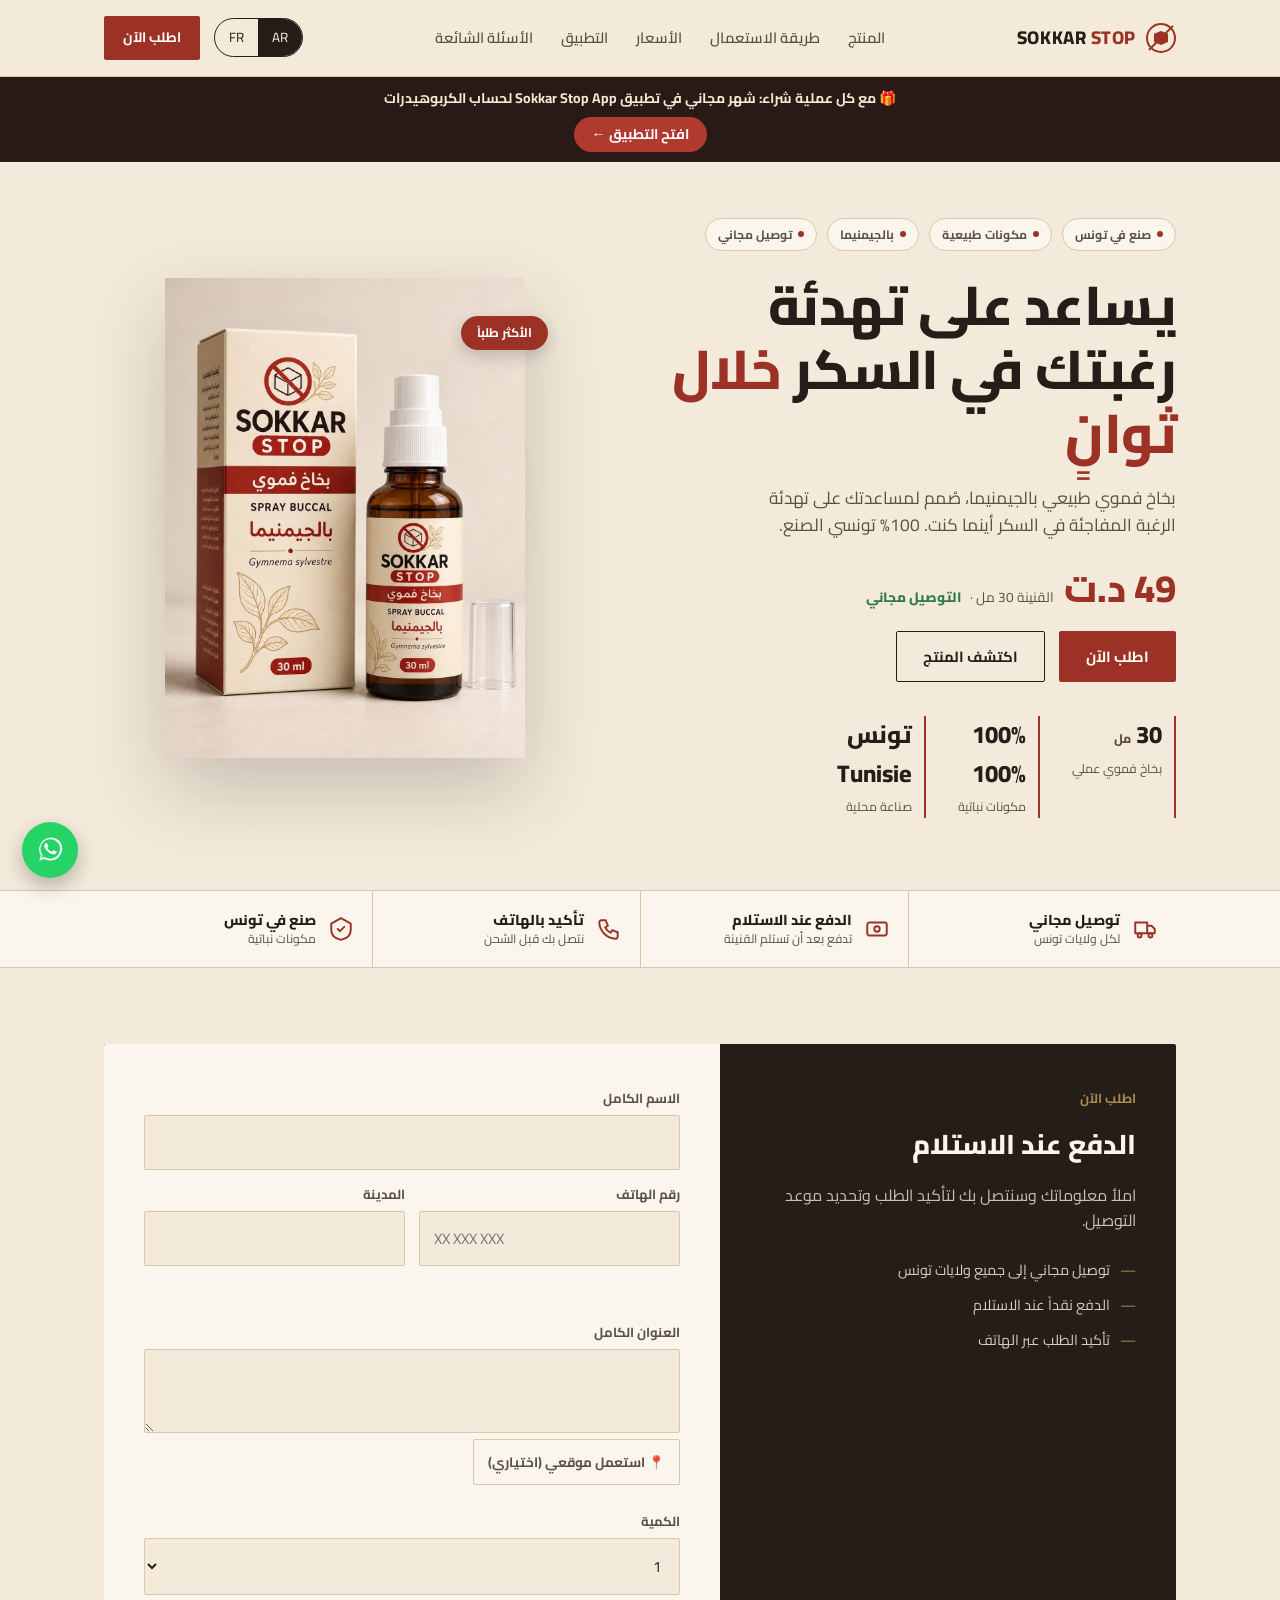
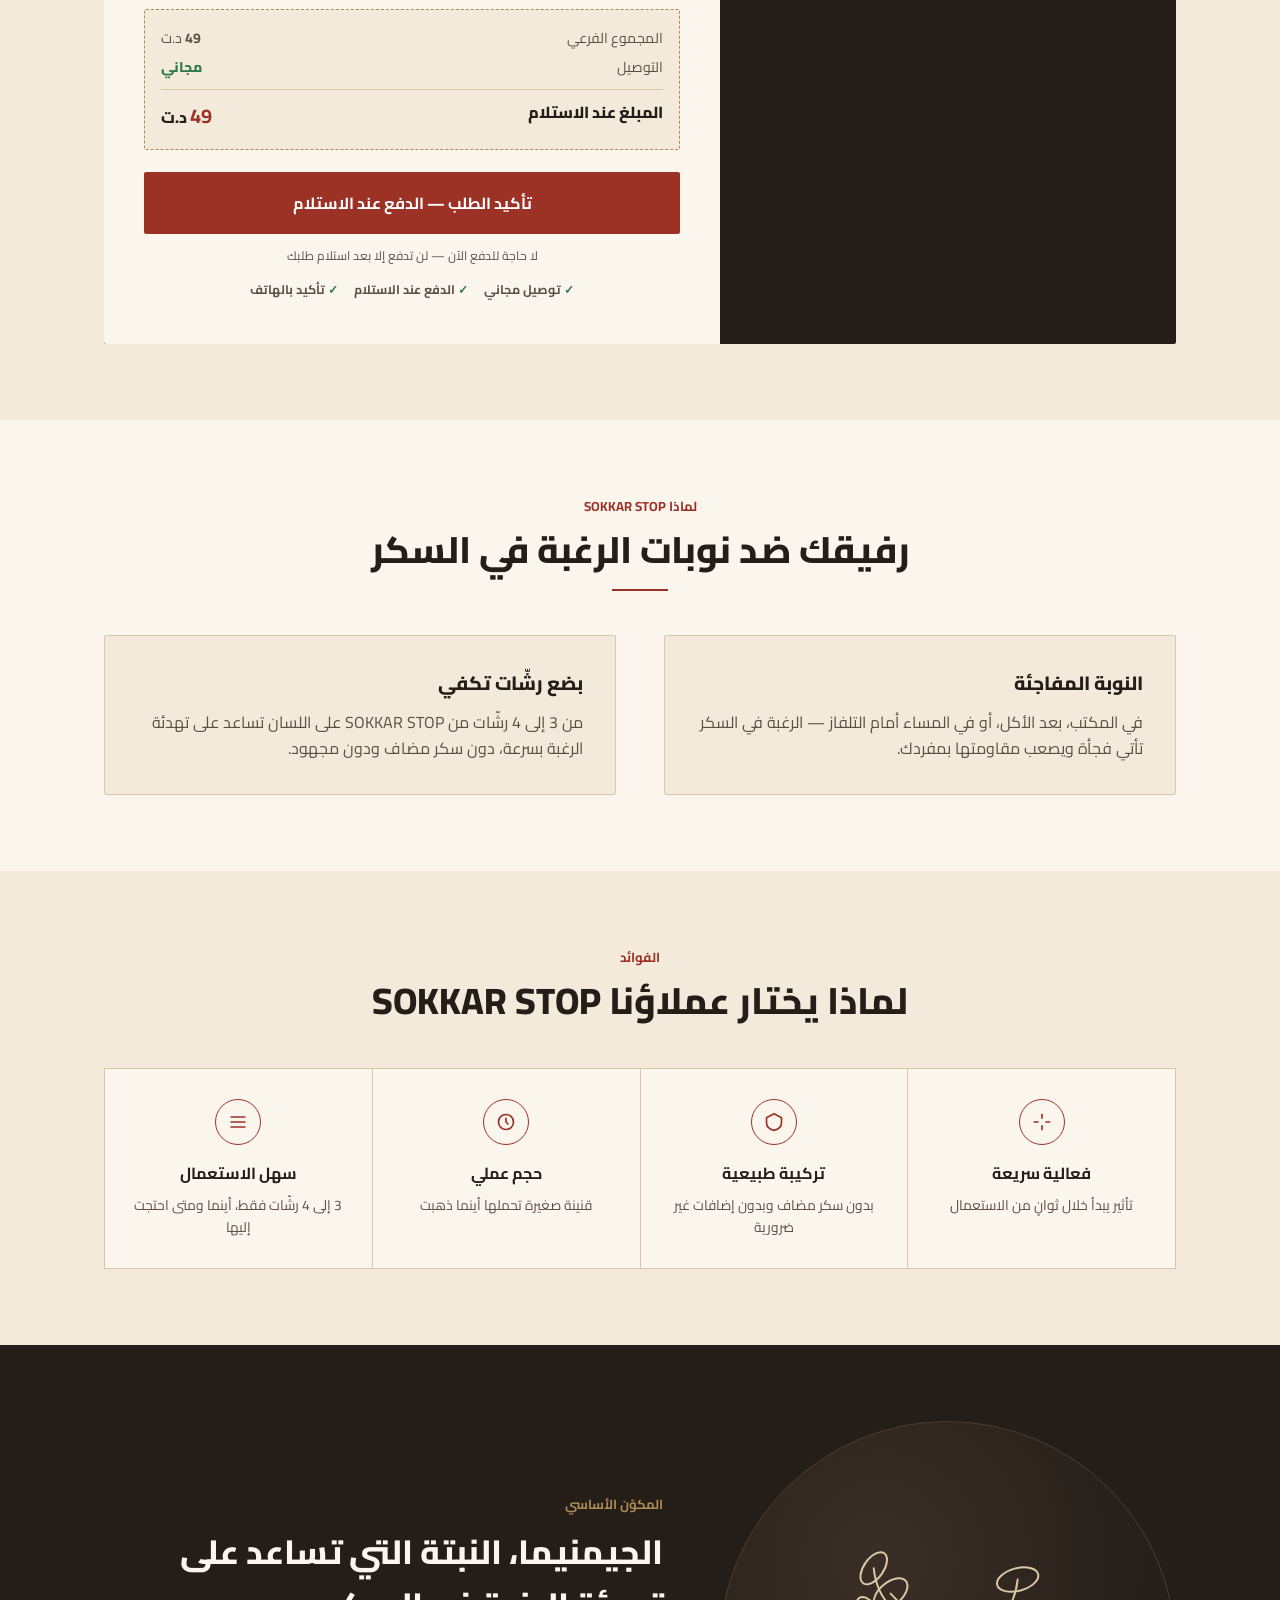
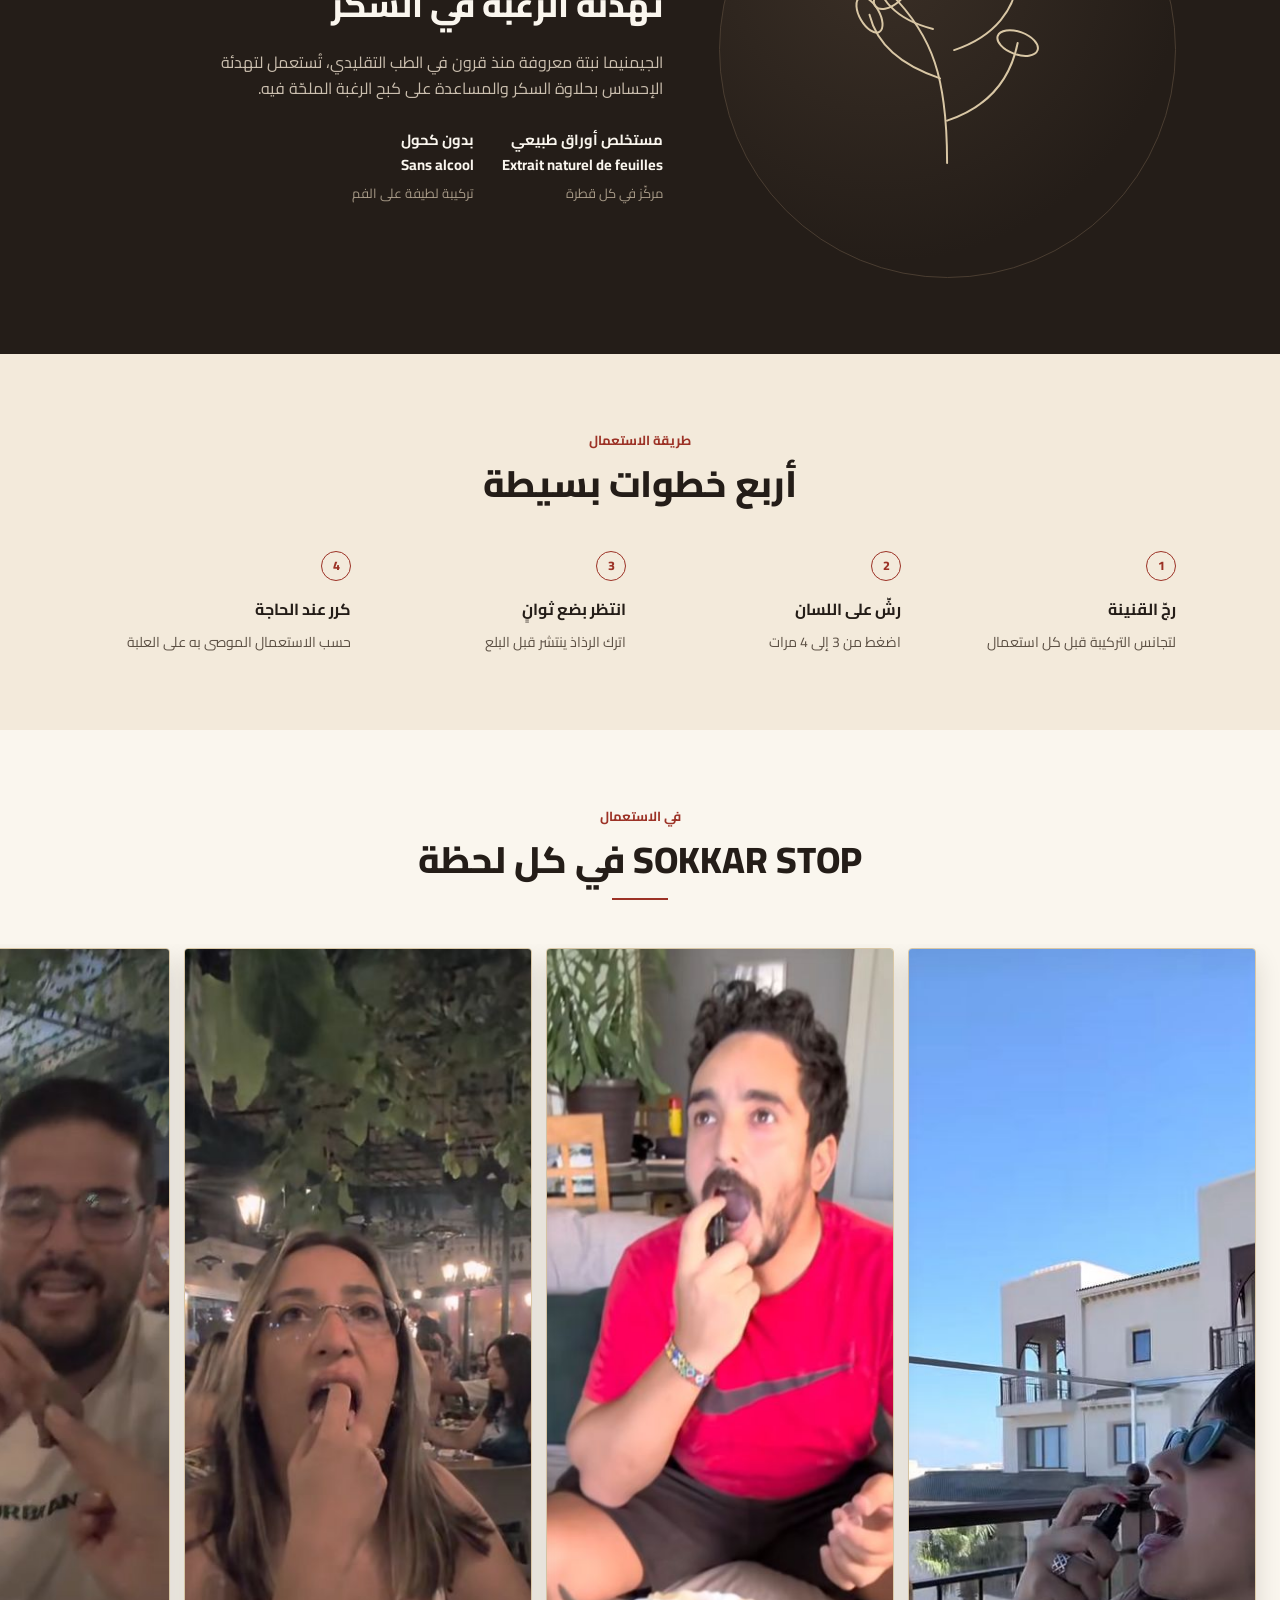
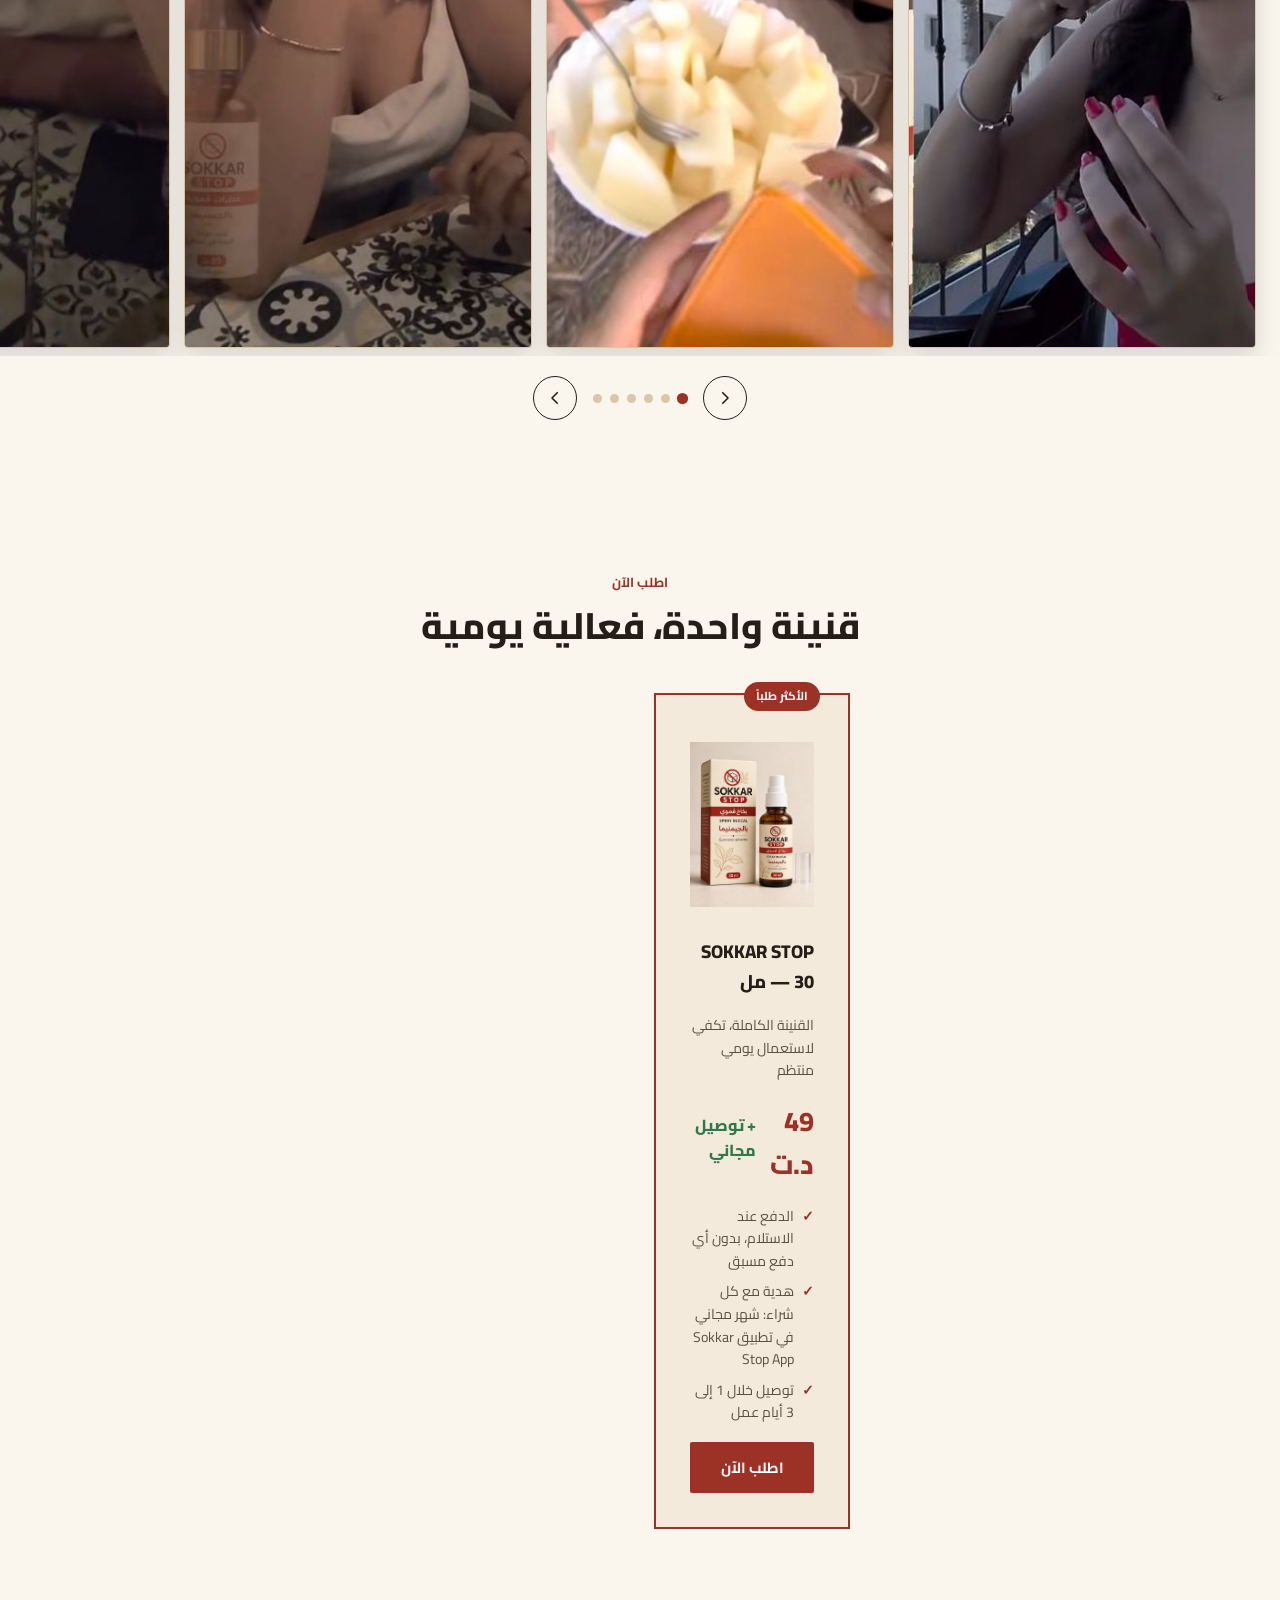
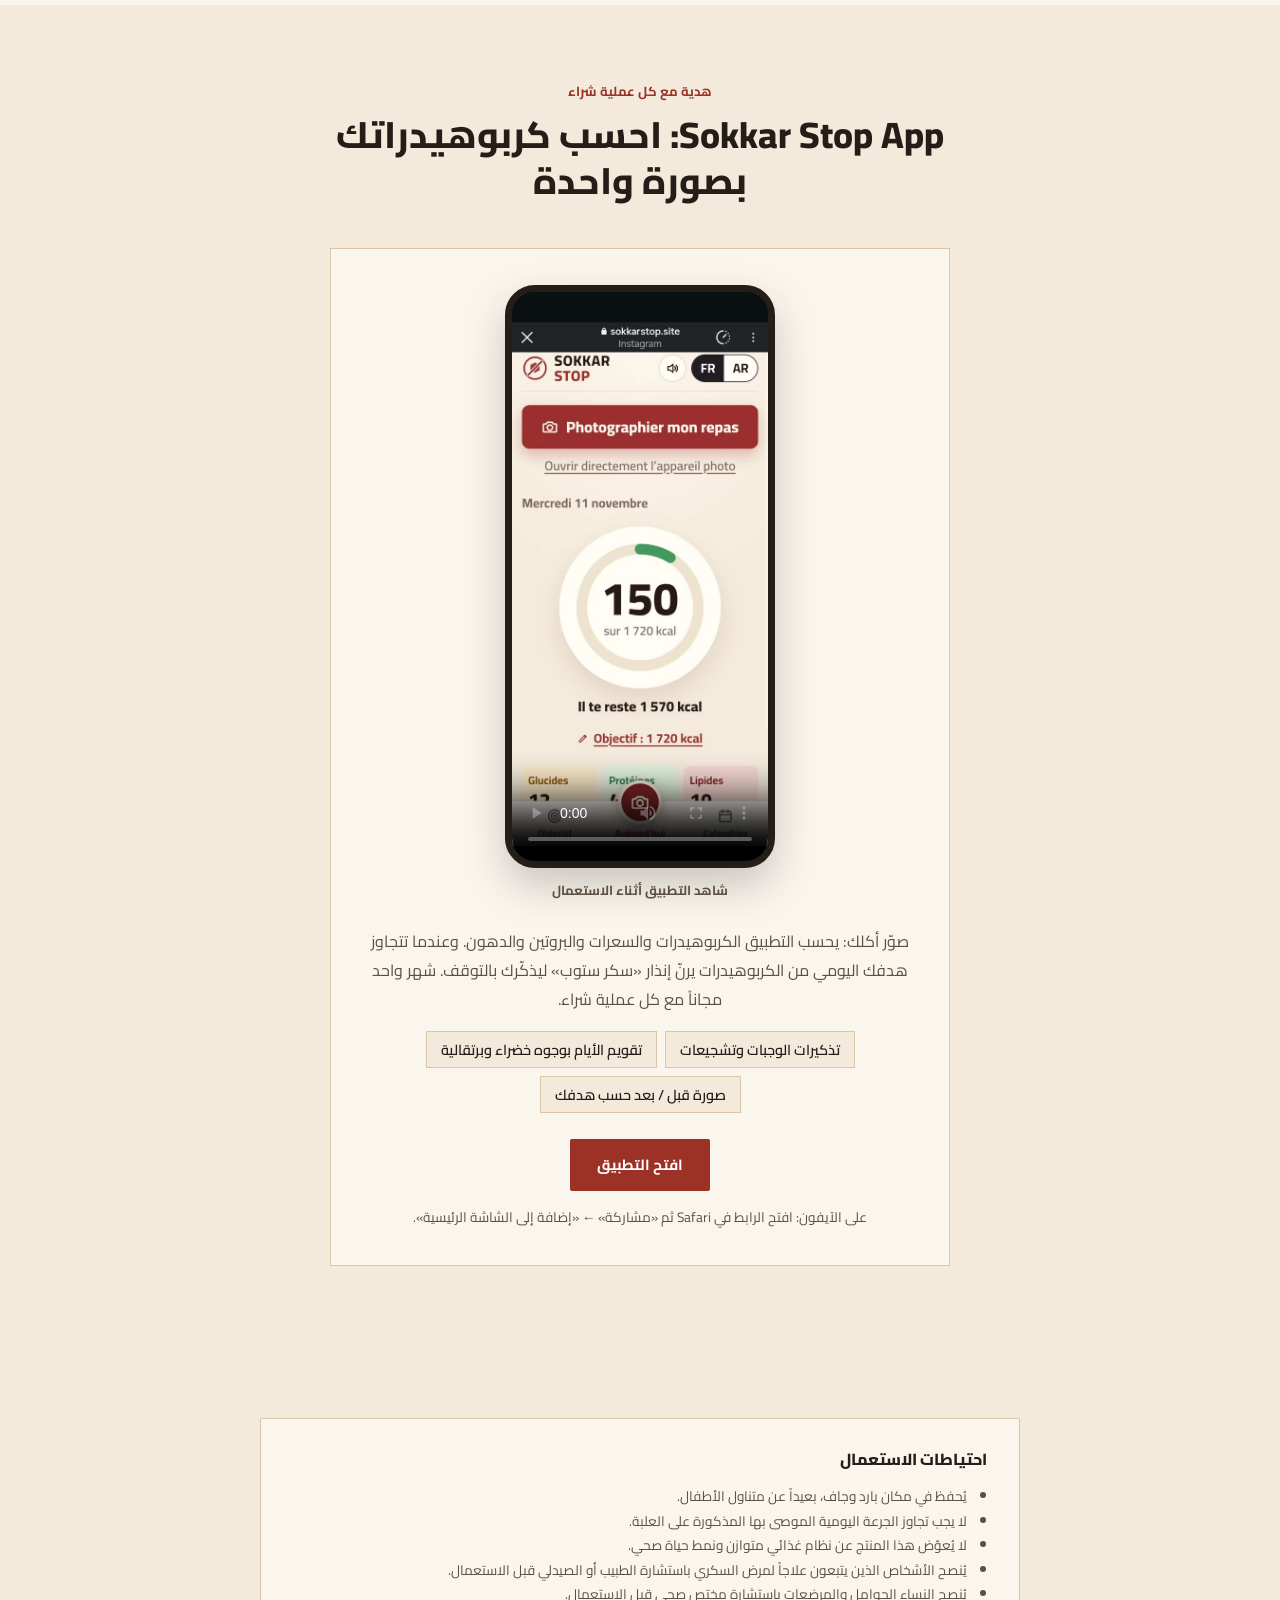
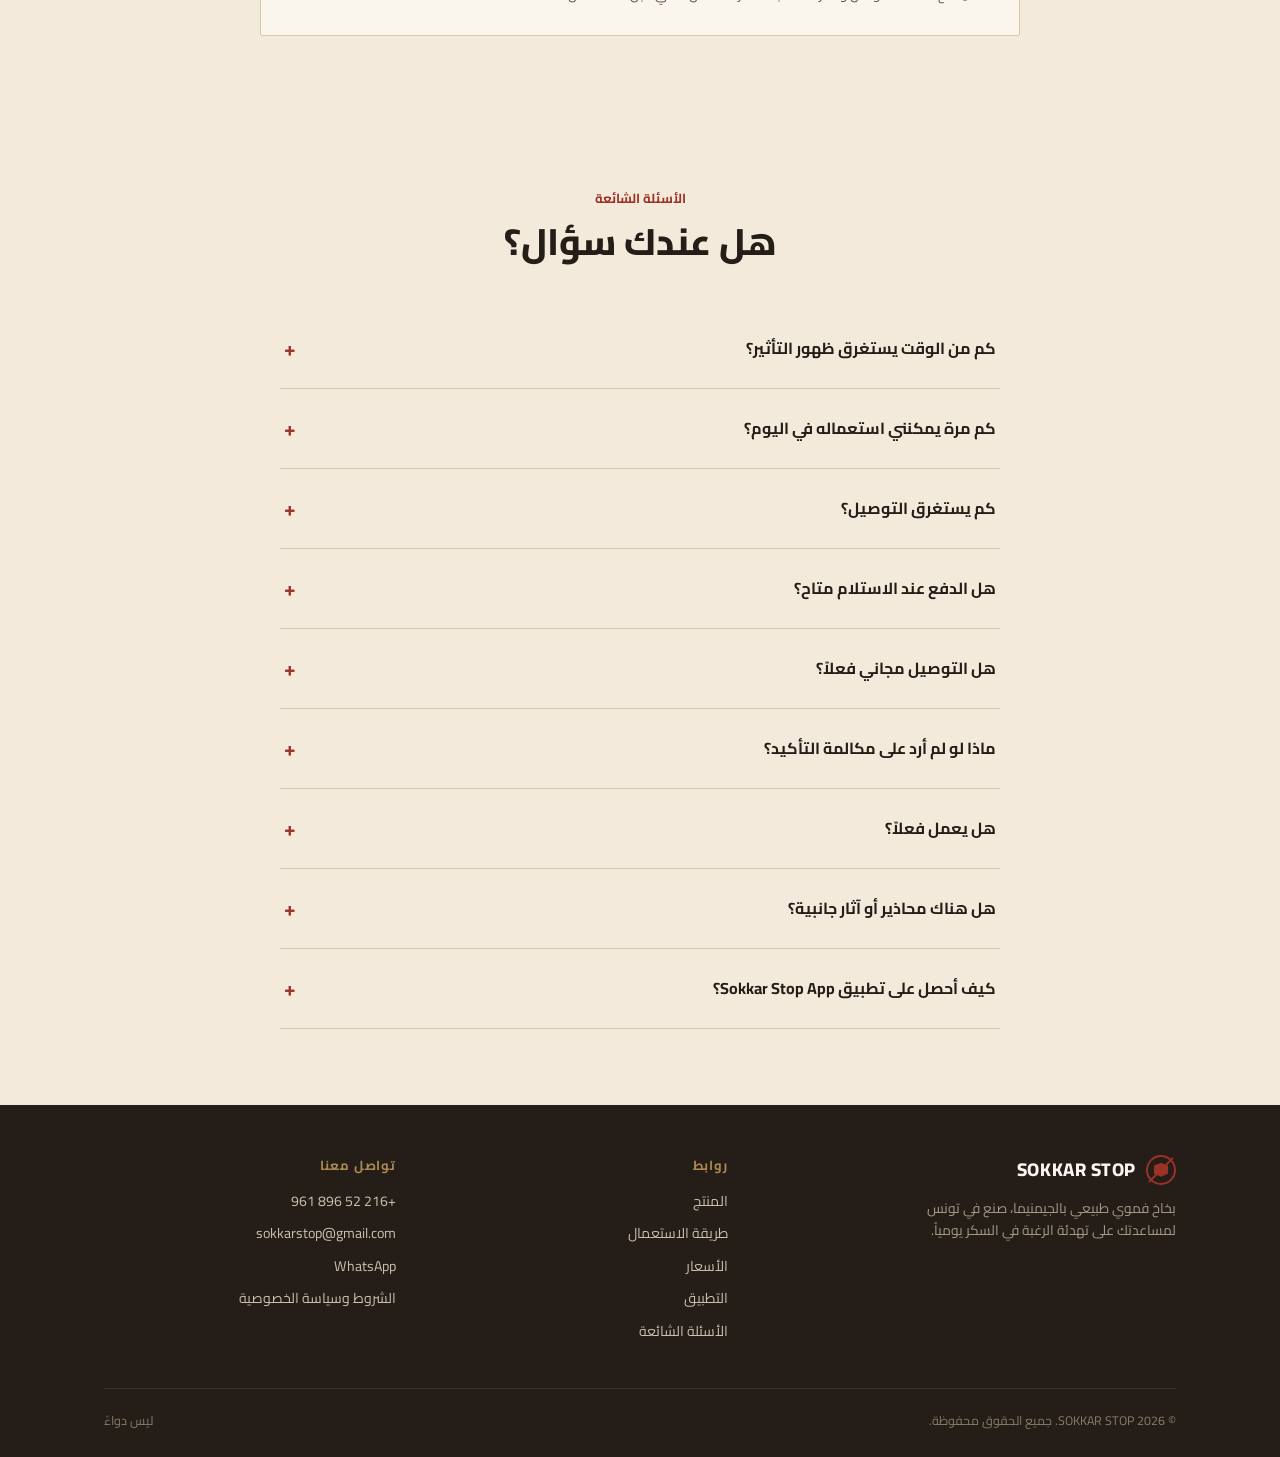
==== index.html @ 3eda83a9 "Add files via upload" ====
<!DOCTYPE html>
<html lang="ar" dir="rtl">
<head>
<meta charset="UTF-8">
<meta name="viewport" content="width=device-width, initial-scale=1.0">
<meta name="facebook-domain-verification" content="4lnlqoocfcegtck43qpfktruxikinq" />
<title>SOKKAR STOP — بخاخ فموي بالجيمنيما</title>
<meta name="description" content="SOKKAR STOP — بخاخ فموي طبيعي بالجيمنيما، مصنوع في تونس، يساعد على تهدئة الرغبة في السكر. توصيل مجاني والدفع عند الاستلام.">
<meta name="theme-color" content="#9C3226">
<meta property="og:type" content="website">
<meta property="og:title" content="SOKKAR STOP — بخاخ فموي بالجيمنيما">
<meta property="og:description" content="Spray buccal au Gymnema, fabriqué en Tunisie. Livraison gratuite, paiement à la réception.">
<meta property="og:image" content="https://sokkarstop.site/product-30ml.jpg">
<meta property="og:url" content="https://sokkarstop.site/">
<link rel="preconnect" href="https://fonts.googleapis.com">
<link rel="preconnect" href="https://fonts.gstatic.com" crossorigin>
<link href="https://fonts.googleapis.com/css2?family=Cairo:wght@300;400;500;600;700;800;900&display=swap" rel="stylesheet">
<style>
  :root{
    --cream:#F3EADB;
    --cream-soft:#FAF6EE;
    --cream-dark:#E7D9BE;
    --terracotta:#9C3226;
    --terracotta-dark:#7A2620;
    --ink:#241D18;
    --ink-soft:#5C5044;
    --gold:#AD8A52;
    --line:#D9C7A5;
    --radius:2px;
    --maxw:1120px;
  }

  *{box-sizing:border-box;}
  html{scroll-behavior:smooth;}
  html,body{margin:0;padding:0;}
  body{
    font-family:'Cairo',sans-serif;
    background:var(--cream);
    color:var(--ink);
    line-height:1.6;
    -webkit-font-smoothing:antialiased;
  }
  html[dir="ltr"] body{ letter-spacing:0.01em; }

  .appli-box{max-width:620px;margin:0 auto;text-align:center;background:var(--cream-soft);border:1px solid var(--line);padding:36px 28px}
  .appli-txt{margin:0 0 18px;color:var(--ink-soft);line-height:1.8}
  .appli-list{list-style:none;margin:0 0 26px;padding:0;display:flex;flex-wrap:wrap;gap:8px;justify-content:center}
  .appli-list li{padding:6px 14px;border:1px solid var(--line);background:var(--cream);font-weight:600;font-size:.9rem}
  .appbar{display:block;background:#2a1a17;color:#f5e9d0;text-align:center;padding:10px 16px;font-weight:700;font-size:14px;text-decoration:none;line-height:1.6}
  .appbar b{display:block;width:max-content;max-width:100%;background:#b03a2e;color:#fff;border-radius:999px;padding:6px 18px;margin:8px auto 0;white-space:nowrap}
  .appli-btn{display:inline-block;text-align:center}
  .appli-note{margin:16px 0 0;font-size:.85rem;color:var(--ink-soft)}
  img{max-width:100%;display:block;}
  a{color:inherit;}
  button{font-family:inherit;cursor:pointer;}

  .wrap{max-width:var(--maxw);margin:0 auto;padding:0 24px;}

  /* ---------- header ---------- */
  header{
    position:sticky;top:0;z-index:50;
    background:rgba(243,234,218,0.92);
    backdrop-filter:blur(8px);
    border-bottom:1px solid var(--line);
  }
  .header-inner{
    display:flex;align-items:center;justify-content:space-between;
    padding:16px 24px;max-width:var(--maxw);margin:0 auto;
    gap:16px;
  }
  .logo{
    display:flex;align-items:center;gap:10px;
    font-weight:800;font-size:1.15rem;letter-spacing:0.03em;
    color:var(--ink);text-decoration:none;
  }
  .logo .mark{
    width:30px;height:30px;border-radius:50%;
    border:2px solid var(--terracotta);
    display:flex;align-items:center;justify-content:center;
    position:relative;flex-shrink:0;
  }
  .logo .mark::before{
    content:"";width:14px;height:14px;
    background:var(--terracotta);
    clip-path:polygon(0% 20%,50% 0%,100% 20%,100% 80%,50% 100%,0% 80%);
  }
  .logo .mark::after{
    content:"";position:absolute;width:130%;height:2px;
    background:var(--terracotta);transform:rotate(-45deg);
  }
  .logo .stop{color:var(--terracotta);}

  nav.primary{display:flex;gap:28px;align-items:center;}
  nav.primary a{
    text-decoration:none;color:var(--ink-soft);font-weight:600;font-size:0.92rem;
    transition:color .15s;
  }
  nav.primary a:hover{color:var(--terracotta);}
  .header-actions{display:flex;align-items:center;gap:14px;}

  .lang-toggle{
    display:flex;border:1px solid var(--ink);border-radius:20px;overflow:hidden;
    font-size:0.75rem;font-weight:700;
  }
  .lang-toggle button{
    border:none;background:transparent;padding:6px 14px;color:var(--ink);
    transition:background .15s,color .15s;
  }
  .lang-toggle button.active{background:var(--ink);color:var(--cream-soft);}

  .btn{
    display:inline-flex;align-items:center;justify-content:center;gap:8px;
    padding:13px 26px;border-radius:2px;font-weight:700;font-size:0.92rem;
    text-decoration:none;border:1px solid transparent;transition:transform .15s,background .15s,color .15s;
  }
  .btn-primary{background:var(--terracotta);color:#fff;}
  .btn-primary:hover{background:var(--terracotta-dark);}
  .btn-outline{background:transparent;border-color:var(--ink);color:var(--ink);}
  .btn-outline:hover{background:var(--ink);color:var(--cream);}
  .header-actions .btn{padding:10px 18px;font-size:0.85rem;}

  .menu-toggle{display:none;background:none;border:none;font-size:1.6rem;color:var(--ink);padding:4px;}

  /* ---------- hero ---------- */
  .hero{
    padding:56px 0 72px;
    position:relative;
    overflow:hidden;
  }
  .hero-grid{
    display:grid;grid-template-columns:1.05fr 0.95fr;gap:56px;align-items:center;
  }
  .eyebrow-badges{display:flex;gap:10px;flex-wrap:wrap;margin-bottom:22px;}
  .badge{
    display:flex;align-items:center;gap:6px;
    border:1px solid var(--line);background:var(--cream-soft);
    padding:6px 12px;border-radius:20px;font-size:0.76rem;font-weight:700;color:var(--ink-soft);
  }
  .badge .dot{width:6px;height:6px;border-radius:50%;background:var(--terracotta);flex-shrink:0;}

  h1.hero-title{
    font-size:clamp(2.2rem,4.6vw,3.4rem);
    font-weight:800;line-height:1.18;margin:0 0 18px;
    letter-spacing:-0.01em;
  }
  h1.hero-title .accent{color:var(--terracotta);}
  .hero-sub{font-size:1.08rem;color:var(--ink-soft);max-width:44ch;margin:0 0 30px;}
  .hero-ctas{display:flex;gap:14px;flex-wrap:wrap;margin-bottom:34px;}

  .hero-stats{display:flex;gap:32px;flex-wrap:wrap;}
  .hero-stats div{border-inline-start:2px solid var(--terracotta);padding-inline-start:12px;}
  .hero-stats strong{display:block;font-size:1.5rem;font-weight:800;}
  .hero-stats span{font-size:0.78rem;color:var(--ink-soft);}

  .hero-visual{position:relative;display:flex;justify-content:center;}
  .hero-badge{
    position:absolute;top:8%;inset-inline-start:8%;z-index:2;
    background:var(--terracotta);color:#fff;font-size:0.78rem;font-weight:700;
    padding:7px 16px;border-radius:20px;box-shadow:0 6px 16px rgba(0,0,0,0.18);
  }
  .hero-price{
    display:flex;align-items:baseline;gap:10px;margin-bottom:22px;
  }
  .hero-price .price{font-size:2.4rem;font-weight:800;color:var(--terracotta);line-height:1;}
  .hero-price-note{font-size:0.85rem;color:var(--ink-soft);}
  .hero-visual .plate{
    position:absolute;inset:6% 10%;
    background:radial-gradient(circle at 50% 40%, var(--cream-dark) 0%, transparent 70%);
    border-radius:50%;
    z-index:0;
  }
  .hero-visual img{
    position:relative;z-index:1;
    max-height:480px;width:auto;margin:0 auto;
    filter:drop-shadow(0 30px 40px rgba(36,29,24,0.22));
  }
  .leaf-deco{
    position:absolute;opacity:0.5;pointer-events:none;
  }

  /* ---------- sections generic ---------- */
  section{padding:76px 0;}
  .section-head{max-width:640px;margin:0 auto 44px;text-align:center;}
  .section-tag{
    color:var(--terracotta);font-weight:700;font-size:0.82rem;margin-bottom:10px;
  }
  .section-title{
    font-size:clamp(1.7rem,3vw,2.3rem);font-weight:800;margin:0 0 14px;line-height:1.25;
  }
  .section-desc{color:var(--ink-soft);font-size:1rem;}

  .divider-line{
    width:56px;height:2px;background:var(--terracotta);margin:16px auto 0;
  }
  .section-head .divider-line{margin:16px auto 0;}

  /* problem/solution */
  .problem{background:var(--cream-soft);}
  .problem-grid{
    display:grid;grid-template-columns:1fr 1fr;gap:48px;align-items:center;
  }
  .problem-card{
    background:var(--cream);border:1px solid var(--line);border-radius:2px;padding:32px;
  }
  .problem-card h3{margin:0 0 12px;font-size:1.2rem;font-weight:800;}
  .problem-card p{color:var(--ink-soft);margin:0;}

  /* benefits */
  .benefits-grid{
    display:grid;grid-template-columns:repeat(4,1fr);gap:1px;
    background:var(--line);border:1px solid var(--line);
  }
  .benefit-card{
    background:var(--cream-soft);padding:30px 24px;text-align:center;
  }
  .benefit-icon{
    width:46px;height:46px;margin:0 auto 16px;
    border-radius:50%;border:1.5px solid var(--terracotta);
    display:flex;align-items:center;justify-content:center;
    color:var(--terracotta);
  }
  .benefit-card h4{margin:0 0 8px;font-size:1rem;font-weight:700;}
  .benefit-card p{margin:0;font-size:0.86rem;color:var(--ink-soft);}

  /* ingredient */
  .ingredient{
    background:var(--ink);color:var(--cream-soft);
  }
  .ingredient .wrap{
    display:grid;grid-template-columns:0.9fr 1.1fr;gap:56px;align-items:center;
  }
  .ingredient-visual{
    aspect-ratio:1/1;border-radius:50%;
    background:radial-gradient(circle at 35% 30%, #3a2f26 0%, var(--ink) 70%);
    display:flex;align-items:center;justify-content:center;
    border:1px solid #4a3d31;
    position:relative;
  }
  .ingredient-visual svg{width:62%;height:62%;}
  .ingredient .section-tag{color:var(--gold);}
  .ingredient h2{font-size:clamp(1.6rem,3vw,2.1rem);font-weight:800;margin:0 0 18px;}
  .ingredient p{color:#CBBFAF;margin:0 0 16px;max-width:52ch;}
  .ingredient-facts{display:flex;gap:28px;margin-top:26px;flex-wrap:wrap;}
  .ingredient-facts div{max-width:220px;}
  .ingredient-facts strong{display:block;font-size:0.92rem;margin-bottom:4px;color:var(--cream-soft);}
  .ingredient-facts span{font-size:0.82rem;color:#A79A87;}

  /* how to use */
  .steps{
    display:grid;grid-template-columns:repeat(4,1fr);gap:28px;
  }
  .step{position:relative;padding-inline-start:0;}
  .step-num{
    font-size:0.78rem;font-weight:800;color:var(--terracotta);
    border:1px solid var(--terracotta);border-radius:50%;
    width:30px;height:30px;display:flex;align-items:center;justify-content:center;
    margin-bottom:16px;
  }
  .step h4{margin:0 0 8px;font-size:1rem;font-weight:700;}
  .step p{margin:0;color:var(--ink-soft);font-size:0.88rem;}

  /* products */
  .products{background:var(--cream-soft);}
  .products-grid{
    display:grid;grid-template-columns:1fr 1fr;gap:28px;
  }
  .product-card{
    background:var(--cream);border:1px solid var(--line);
    padding:34px;display:flex;flex-direction:column;gap:18px;
    position:relative;transition:border-color .15s, transform .15s;
  }
  .product-card.featured{border-color:var(--terracotta);border-width:2px;}
  .featured-tag{
    position:absolute;top:-13px;inset-inline-start:28px;
    background:var(--terracotta);color:#fff;font-size:0.72rem;font-weight:700;
    padding:5px 12px;border-radius:20px;
  }
  .product-card img{height:190px;width:auto;margin:0 auto;object-fit:contain;}
  .product-card h3{margin:0;font-size:1.15rem;font-weight:800;}
  .product-card .p-desc{color:var(--ink-soft);font-size:0.88rem;margin:0;min-height:42px;}
  .price-row{display:flex;align-items:baseline;gap:10px;}
  .price{font-size:1.7rem;font-weight:800;color:var(--terracotta);}
  .price-unit{font-size:0.85rem;color:var(--ink-soft);}
  .price-old{font-size:0.95rem;color:var(--ink-soft);text-decoration:line-through;}
  .select-btn{
    border:1.5px solid var(--ink);background:transparent;color:var(--ink);
    padding:12px;font-weight:700;font-size:0.9rem;border-radius:2px;
    transition:background .15s,color .15s;
  }
  .select-btn:hover,.select-btn.chosen{background:var(--ink);color:var(--cream-soft);}
  .select-btn.chosen::after{content:" ✓";}

  /* order form */
  .order{scroll-margin-top:90px;}
  .order-panel{
    display:grid;grid-template-columns:0.85fr 1.15fr;
    background:var(--ink);color:var(--cream-soft);
    border-radius:2px;overflow:hidden;
  }
  .order-info{padding:44px 40px;}
  .order-info .section-tag{color:var(--gold);}
  .order-info h2{font-size:1.7rem;font-weight:800;margin:14px 0 16px;}
  .order-info p{color:#CBBFAF;margin:0 0 24px;}
  .order-info ul{list-style:none;padding:0;margin:0;display:flex;flex-direction:column;gap:12px;}
  .order-info li{display:flex;gap:10px;align-items:flex-start;font-size:0.9rem;color:#D9CDBB;}
  .order-info li::before{content:"—";color:var(--gold);flex-shrink:0;}

  .order-form{background:var(--cream-soft);padding:44px 40px;}
  .form-row{display:grid;grid-template-columns:1fr 1fr;gap:14px;margin-bottom:14px;}
  .field{display:flex;flex-direction:column;gap:6px;margin-bottom:14px;}
  .field label{font-size:0.82rem;font-weight:700;color:var(--ink-soft);}
  .field input,.field select,.field textarea{
    border:1px solid var(--line);background:var(--cream);
    padding:12px 14px;font-family:inherit;font-size:0.94rem;color:var(--ink);
    border-radius:2px;
  }
  .field input:focus,.field select:focus,.field textarea:focus{
    outline:2px solid var(--terracotta);outline-offset:1px;border-color:var(--terracotta);
  }
  .format-picker{display:flex;gap:10px;}
  .format-picker label{
    flex:1;border:1px solid var(--line);border-radius:2px;padding:12px;text-align:center;
    cursor:pointer;font-size:0.85rem;font-weight:700;background:var(--cream);
  }
  .format-picker input{display:none;}
  .format-picker input:checked + span{color:var(--terracotta);}
  .format-picker label:has(input:checked){border-color:var(--terracotta);border-width:2px;}
  .submit-btn{width:100%;margin-top:6px;padding:15px;font-size:1rem;}
  .form-note{font-size:0.76rem;color:var(--ink-soft);margin-top:12px;text-align:center;}
  .geo-btn{display:inline-flex;align-items:center;gap:6px;background:transparent;border:1px solid var(--line);color:var(--ink-soft);padding:9px 14px;font-family:inherit;font-size:0.84rem;font-weight:700;border-radius:2px;cursor:pointer;}
  .geo-btn:hover{border-color:var(--terracotta);color:var(--terracotta);}
  .geo-btn:disabled{opacity:.6;cursor:wait;}
  .geo-btn[hidden]{display:none;}
  .geo-msg{font-size:0.78rem;color:var(--ink-soft);margin-top:6px;}
  .geo-msg.bad{color:var(--terracotta-dark);}
  .confirm-msg{
    display:none;background:#EFE3CB;border:1px solid var(--gold);color:var(--ink);
    padding:16px;border-radius:2px;font-size:0.9rem;margin-top:16px;text-align:center;
  }
  .confirm-msg.show{display:block;}

  /* precautions */
  .precautions{
    background:var(--cream-soft);border:1px solid var(--line);border-radius:2px;
    padding:28px 32px;max-width:760px;margin:0 auto;
  }
  .precautions h3{margin:0 0 12px;font-size:1rem;font-weight:800;}
  .precautions ul{margin:0;padding-inline-start:20px;color:var(--ink-soft);font-size:0.85rem;line-height:1.8;}

  /* faq */
  .faq-list{max-width:720px;margin:0 auto;}
  .faq-item{border-bottom:1px solid var(--line);}
  .faq-q{
    width:100%;text-align:start;background:none;border:none;
    padding:20px 4px;display:flex;justify-content:space-between;align-items:center;
    font-weight:700;font-size:1rem;color:var(--ink);
  }
  .faq-q .plus{font-size:1.3rem;color:var(--terracotta);transition:transform .2s;flex-shrink:0;margin-inline-start:12px;}
  .faq-item.open .faq-q .plus{transform:rotate(45deg);}
  .faq-a{max-height:0;overflow:hidden;transition:max-height .25s ease;}
  .faq-a p{margin:0 4px 20px;color:var(--ink-soft);font-size:0.92rem;}

  /* footer */
  footer{background:var(--ink);color:#CBBFAF;padding:50px 0 26px;}
  .footer-grid{display:grid;grid-template-columns:1.4fr 1fr 1fr;gap:40px;margin-bottom:36px;}
  footer .logo{color:var(--cream-soft);}
  .footer-desc{font-size:0.86rem;margin-top:12px;max-width:32ch;color:#A79A87;}
  .footer-col h5{font-size:0.82rem;text-transform:uppercase;letter-spacing:0.06em;color:var(--gold);margin:0 0 14px;font-weight:700;}
  .footer-col a{display:block;text-decoration:none;color:#CBBFAF;font-size:0.88rem;margin-bottom:10px;}
  .footer-col a:hover{color:var(--cream-soft);}
  .footer-bottom{
    border-top:1px solid #3a2f26;padding-top:22px;
    display:flex;justify-content:space-between;flex-wrap:wrap;gap:12px;
    font-size:0.78rem;color:#8A7C6A;
  }
  .social-row{display:flex;gap:14px;margin-top:14px;}
  .social-row a{
    width:34px;height:34px;border:1px solid #4a3d31;border-radius:50%;
    display:flex;align-items:center;justify-content:center;
  }

  /* whatsapp float */
  .float-wa{
    position:fixed;bottom:22px;inset-inline-end:22px;z-index:60;
    width:56px;height:56px;border-radius:50%;background:#25D366;
    display:flex;align-items:center;justify-content:center;
    box-shadow:0 8px 20px rgba(0,0,0,0.25);
    text-decoration:none;
  }

  [data-lang="fr"]{display:none;}
  html[dir="ltr"] [data-lang="ar"]{display:none;}
  html[dir="ltr"] span[data-lang="fr"],
  html[dir="ltr"] strong[data-lang="fr"]{display:inline;}
  html[dir="rtl"] span[data-lang="ar"],
  html[dir="rtl"] strong[data-lang="ar"]{display:inline;}

  @media (max-width:920px){
    nav.primary{display:none;}
    .menu-toggle{display:block;}
    .hero-grid{grid-template-columns:1fr;}
    .hero-visual{order:-1;}
    .hero-visual img{max-height:300px;}
    .problem-grid{grid-template-columns:1fr;}
    .benefits-grid{grid-template-columns:repeat(2,1fr);}
    .ingredient .wrap{grid-template-columns:1fr;}
    .ingredient-visual{max-width:260px;margin:0 auto;}
    .steps{grid-template-columns:repeat(2,1fr);}
    .products-grid{grid-template-columns:1fr;}
    .order-panel{grid-template-columns:1fr;}
    .order-info{display:none;}
    .order{scroll-margin-top:150px;}
    .form-row{grid-template-columns:1fr;}
    .footer-grid{grid-template-columns:1fr;}
  }
  @media (max-width:520px){
    .benefits-grid{grid-template-columns:1fr;}
    .steps{grid-template-columns:1fr;}
    .hero-stats{gap:22px;}
  }


  /* carrousel photos */
  .gallery{background:var(--cream-soft);overflow:hidden;}
  .car{position:relative;}
  .car-track{
    display:flex;gap:14px;overflow-x:auto;scroll-snap-type:x mandatory;
    scrollbar-width:none;-webkit-overflow-scrolling:touch;padding:4px 24px 8px;
    scroll-padding-inline:24px;
  }
  .car-track::-webkit-scrollbar{display:none;}
  .car-slide{flex:0 0 78%;max-width:340px;scroll-snap-align:start;margin:0;}
  .car-slide img{
    width:100%;aspect-ratio:4/5;object-fit:cover;border-radius:4px;
    border:1px solid var(--line);background:var(--cream-dark);
    box-shadow:0 12px 26px rgba(36,29,24,0.14);
  }
  .car-ui{display:flex;align-items:center;justify-content:center;gap:16px;margin-top:20px;}
  .car-btn{
    width:44px;height:44px;border-radius:50%;border:1.5px solid var(--ink);background:transparent;
    color:var(--ink);display:flex;align-items:center;justify-content:center;transition:background .15s,color .15s;
  }
  .car-btn:hover{background:var(--ink);color:var(--cream);}
  html[dir="rtl"] .car-btn svg{transform:scaleX(-1);}
  .car-dots{display:flex;gap:8px;}
  .car-dots button{width:9px;height:9px;padding:0;border-radius:50%;border:0;background:var(--line);transition:background .15s,transform .15s;}
  .car-dots button.on{background:var(--terracotta);transform:scale(1.25);}
  @media (min-width:921px){
    .car-slide{flex-basis:calc((100% - 28px) / 3);max-width:none;}
    .car-track{padding-inline:max(24px, calc((100vw - var(--maxw)) / 2 + 24px));}
  }
  /* vidéo démo appli */
  .demo{margin:0 auto 26px;max-width:270px;}
  .demo-frame{border:7px solid var(--ink);border-radius:30px;overflow:hidden;background:#000;box-shadow:0 18px 40px rgba(36,29,24,0.22);line-height:0;}
  .demo-frame video{width:100%;height:auto;display:block;aspect-ratio:9/20;object-fit:cover;background:#000;}
  .demo-cap{margin:12px 0 0;font-size:0.82rem;font-weight:700;color:var(--ink-soft);text-align:center;}
  /* ---------- fixes langue (div / a / p) ---------- */
  html[dir="ltr"] a[data-lang="fr"]{display:inline;}
  html[dir="ltr"] div[data-lang="fr"],
  html[dir="ltr"] p[data-lang="fr"]{display:block;}
  html[dir="ltr"] li[data-lang="fr"]{display:list-item;}
  section[id]{scroll-margin-top:76px;}

  /* ---------- menu mobile ---------- */
  .menu-toggle{
    width:42px;height:42px;padding:0;align-items:center;justify-content:center;
    border:1px solid var(--line);border-radius:50%;background:var(--cream-soft);
  }
  .menu-toggle svg{display:block;}
  .menu-toggle .ic-close{display:none;}
  header.menu-open .menu-toggle .ic-open{display:none;}
  header.menu-open .menu-toggle .ic-close{display:block;}
  .nav-cta{display:none !important;}

  /* ---------- bandeau réassurance ---------- */
  .trust{padding:0;background:var(--cream-soft);border-block:1px solid var(--line);}
  .trust-grid{display:grid;grid-template-columns:repeat(4,1fr);gap:0;}
  .trust-item{
    display:flex;align-items:center;gap:12px;padding:20px 18px;
    border-inline-end:1px solid var(--line);
  }
  .trust-item:last-child{border-inline-end:none;}
  .trust-item svg{flex-shrink:0;color:var(--terracotta);}
  .trust-item strong{display:block;font-size:0.9rem;font-weight:800;line-height:1.3;}
  .trust-item small{display:block;font-size:0.76rem;color:var(--ink-soft);line-height:1.4;}

  /* ---------- livraison gratuite ---------- */
  .free-tag{color:#2F7A4B;font-weight:800;}
  .hero-price-note .free-tag{margin-inline-start:6px;}
  .card-points{list-style:none;margin:0;padding:0;display:flex;flex-direction:column;gap:8px;font-size:0.88rem;color:var(--ink-soft);}
  .card-points li{display:flex;gap:8px;align-items:flex-start;}
  .card-points li::before{content:"✓";color:var(--terracotta);font-weight:800;flex-shrink:0;}

  /* ---------- récapitulatif commande ---------- */
  .summary{
    border:1px dashed var(--gold);background:var(--cream);padding:14px 16px;
    margin:4px 0 16px;border-radius:2px;
  }
  .sum-row{display:flex;justify-content:space-between;gap:12px;font-size:0.88rem;color:var(--ink-soft);padding:3px 0;}
  .sum-row.total{
    border-top:1px solid var(--line);margin-top:8px;padding-top:10px;
    color:var(--ink);font-weight:800;font-size:1rem;
  }
  .sum-row.total .num{color:var(--terracotta);font-size:1.25rem;}
  .form-trust{
    display:flex;flex-wrap:wrap;justify-content:center;gap:6px 16px;margin-top:14px;
    font-size:0.78rem;font-weight:700;color:var(--ink-soft);
  }
  .form-trust span.item::before{content:"✓ ";color:#2F7A4B;}
  .confirm-msg a{color:var(--terracotta);font-weight:700;}

  /* ---------- barre collante mobile ---------- */
  .sticky-cta{display:none;}

  .footer-legal{display:flex;gap:18px;flex-wrap:wrap;}
  .footer-legal a{color:#A79A87;text-decoration:underline;}

  @media (max-width:920px){
    .header-inner{padding:10px 16px;gap:10px;}
    .header-actions{gap:10px;}
    .header-actions > .btn{display:none;}
    .menu-toggle{display:flex;}
    nav.primary{
      display:none;position:absolute;top:100%;inset-inline:0;
      flex-direction:column;align-items:stretch;gap:0;
      background:var(--cream-soft);border-bottom:1px solid var(--line);
      box-shadow:0 16px 28px rgba(36,29,24,0.14);
      padding:6px 16px 18px;max-height:calc(100vh - 64px);overflow-y:auto;
    }
    header.menu-open nav.primary{display:flex;}
    nav.primary a{
      display:block;padding:15px 4px;font-size:1.02rem;color:var(--ink);
      border-bottom:1px solid var(--line);
    }
    html[dir="rtl"] nav.primary a[data-lang="fr"],
    html[dir="ltr"] nav.primary a[data-lang="ar"]{display:none;}
    nav.primary a.nav-cta{
      display:flex !important;justify-content:center;margin-top:16px;border:none;
      color:#fff;padding:14px;
    }
    html[dir="rtl"] nav.primary a.nav-cta[data-lang="fr"],
    html[dir="ltr"] nav.primary a.nav-cta[data-lang="ar"]{display:none !important;}
    .logo{font-size:1rem;}
    .trust-grid{grid-template-columns:repeat(2,1fr);}
    .trust-item{padding:16px 12px;border-bottom:1px solid var(--line);}
    .trust-item:nth-child(2n){border-inline-end:none;}
    .trust-item:nth-last-child(-n+2){border-bottom:none;}
    body{padding-bottom:78px;}
    .float-wa{bottom:92px;inset-inline-end:14px;width:50px;height:50px;}
    .sticky-cta{
      display:block;position:fixed;inset-inline:0;bottom:0;z-index:55;
      padding:10px 14px calc(10px + env(safe-area-inset-bottom));
      background:rgba(250,246,238,0.97);border-top:1px solid var(--line);
      box-shadow:0 -8px 22px rgba(36,29,24,0.12);
      transform:translateY(0);transition:transform .25s ease;
    }
    .sticky-cta.hide{transform:translateY(110%);}
    .sticky-cta .btn{width:100%;padding:14px;font-size:1rem;gap:10px;}
    .sticky-cta small{font-weight:600;opacity:.92;font-size:0.78rem;}
    section{padding:56px 0;}
    .hero{padding:28px 0 48px;}
  }
  @media (max-width:520px){
    .trust-item strong{font-size:0.82rem;}
    .trust-item svg{width:22px;height:22px;}
  }

  @media (prefers-reduced-motion:reduce){
    html{scroll-behavior:auto;}
    *{transition:none !important;}
  }
</style>
<!-- Meta Pixel -->
<script>
!function(f,b,e,v,n,t,s){if(f.fbq)return;n=f.fbq=function(){n.callMethod?n.callMethod.apply(n,arguments):n.queue.push(arguments)};if(!f._fbq)f._fbq=n;n.push=n;n.loaded=!0;n.version='2.0';n.queue=[];t=b.createElement(e);t.async=!0;t.src=v;s=b.getElementsByTagName(e)[0];s.parentNode.insertBefore(t,s)}(window,document,'script','https://connect.facebook.net/en_US/fbevents.js');
fbq('init','1602653628570057');
fbq('track','PageView');
</script>
<noscript><img height="1" width="1" style="display:none" src="https://www.facebook.com/tr?id=1602653628570057&ev=PageView&noscript=1"/></noscript>
<!-- End Meta Pixel -->
</head>
<body>

<header>
  <div class="header-inner">
    <a href="#top" class="logo">
      <span class="mark"></span>
      <span>SOKKAR <span class="stop">STOP</span></span>
    </a>
    <nav class="primary" id="mainNav">
      <a href="#product" data-lang="ar">المنتج</a><a href="#product" data-lang="fr">Le produit</a>
      <a href="#usage" data-lang="ar">طريقة الاستعمال</a><a href="#usage" data-lang="fr">Utilisation</a>
      <a href="#shop" data-lang="ar">الأسعار</a><a href="#shop" data-lang="fr">Tarifs</a>
      <a href="#appli" data-lang="ar">التطبيق</a><a href="#appli" data-lang="fr">L'appli</a>
      <a href="#faq" data-lang="ar">الأسئلة الشائعة</a><a href="#faq" data-lang="fr">FAQ</a>
      <a href="#order" class="btn btn-primary nav-cta" data-lang="ar">اطلب الآن — توصيل مجاني</a><a href="#order" class="btn btn-primary nav-cta" data-lang="fr">Commander — livraison gratuite</a>
    </nav>
    <div class="header-actions">
      <div class="lang-toggle">
        <button type="button" data-set-lang="ar" class="active">AR</button>
        <button type="button" data-set-lang="fr">FR</button>
      </div>
      <a href="#order" class="btn btn-primary">
        <span data-lang="ar">اطلب الآن</span><span data-lang="fr">Commander</span>
      </a>
      <button type="button" class="menu-toggle" id="menuToggle" aria-label="Menu" aria-expanded="false" aria-controls="mainNav">
        <svg class="ic-open" width="20" height="20" viewBox="0 0 24 24" fill="none" stroke="currentColor" stroke-width="2.2" stroke-linecap="round"><path d="M4 7h16M4 12h16M4 17h16"/></svg>
        <svg class="ic-close" width="20" height="20" viewBox="0 0 24 24" fill="none" stroke="currentColor" stroke-width="2.2" stroke-linecap="round"><path d="M6 6l12 12M18 6 6 18"/></svg>
      </button>
    </div>
  </div>
</header>

<a href="app/" class="appbar">
  <span data-lang="ar">🎁 مع كل عملية شراء: شهر مجاني في تطبيق Sokkar Stop App لحساب الكربوهيدرات <b>افتح التطبيق ←</b></span>
  <span data-lang="fr">🎁 Pour chaque achat : 1 mois d'accès gratuit à l'appli Sokkar Stop App (compte tes glucides en photo) <b>Ouvrir l'appli →</b></span>
</a>

<main id="top">

  <!-- HERO -->
  <section class="hero">
    <div class="wrap hero-grid">
      <div>
        <div class="eyebrow-badges">
          <span class="badge"><span class="dot"></span><span data-lang="ar">صنع في تونس</span><span data-lang="fr">Fabriqué en Tunisie</span></span>
          <span class="badge"><span class="dot"></span><span data-lang="ar">مكونات طبيعية</span><span data-lang="fr">Ingrédients naturels</span></span>
          <span class="badge"><span class="dot"></span><span data-lang="ar">بالجيمنيما</span><span data-lang="fr">Au Gymnema</span></span>
          <span class="badge"><span class="dot"></span><span data-lang="ar">توصيل مجاني</span><span data-lang="fr">Livraison gratuite</span></span>
        </div>
        <h1 class="hero-title">
          <span data-lang="ar">يساعد على تهدئة رغبتك في السكر <span class="accent">خلال ثوانٍ</span></span>
          <span data-lang="fr">Aide à calmer l'envie de sucre <span class="accent">en quelques secondes</span></span>
        </h1>
        <p class="hero-sub">
          <span data-lang="ar">بخاخ فموي طبيعي بالجيمنيما، صُمم لمساعدتك على تهدئة الرغبة المفاجئة في السكر أينما كنت. 100% تونسي الصنع.</span>
          <span data-lang="fr">Un spray buccal naturel au Gymnema, pensé pour calmer l'envie soudaine de sucre où que vous soyez. 100% fabriqué en Tunisie.</span>
        </p>
        <div class="hero-price">
          <span class="price">49 <span data-lang="ar">د.ت</span><span data-lang="fr">DT</span></span>
          <span class="hero-price-note"><span data-lang="ar">القنينة 30 مل</span><span data-lang="fr">le flacon 30 ml</span> · <span class="free-tag"><span data-lang="ar">التوصيل مجاني</span><span data-lang="fr">livraison gratuite</span></span></span>
        </div>
        <div class="hero-ctas">
          <a href="#order" class="btn btn-primary">
            <span data-lang="ar">اطلب الآن</span><span data-lang="fr">Commander maintenant</span>
          </a>
          <a href="#product" class="btn btn-outline">
            <span data-lang="ar">اكتشف المنتج</span><span data-lang="fr">Découvrir le produit</span>
          </a>
        </div>
        <div class="hero-stats">
          <div>
            <strong>30 <span data-lang="ar">مل</span><span data-lang="fr">ml</span></strong>
            <span data-lang="ar">بخاخ فموي عملي</span><span data-lang="fr">spray buccal pratique</span>
          </div>
          <div>
            <strong data-lang="ar">100%</strong><strong data-lang="fr">100%</strong>
            <span data-lang="ar">مكونات نباتية</span><span data-lang="fr">origine végétale</span>
          </div>
          <div>
            <strong data-lang="ar">تونس</strong><strong data-lang="fr">Tunisie</strong>
            <span data-lang="ar">صناعة محلية</span><span data-lang="fr">fabrication locale</span>
          </div>
        </div>
      </div>
      <div class="hero-visual">
        <div class="plate"></div>
        <span class="hero-badge"><span data-lang="ar">الأكثر طلباً</span><span data-lang="fr">Best-seller</span></span>
        <img src="product-30ml.jpg" alt="SOKKAR STOP 30ml" width="480" height="640" fetchpriority="high">
      </div>
    </div>
  </section>

  <!-- TRUST STRIP -->
  <section class="trust" aria-label="Garanties">
    <div class="wrap trust-grid">
      <div class="trust-item"><svg width="26" height="26" viewBox="0 0 24 24" fill="none" stroke="currentColor" stroke-width="1.8" stroke-linecap="round" stroke-linejoin="round"><path d="M3 6h11v10H3zM14 9h4l3 3v4h-7"/><circle cx="7" cy="18" r="1.8"/><circle cx="17" cy="18" r="1.8"/></svg><div><strong><span data-lang="ar">توصيل مجاني</span><span data-lang="fr">Livraison gratuite</span></strong><small><span data-lang="ar">لكل ولايات تونس</span><span data-lang="fr">partout en Tunisie</span></small></div></div>
      <div class="trust-item"><svg width="26" height="26" viewBox="0 0 24 24" fill="none" stroke="currentColor" stroke-width="1.8" stroke-linecap="round" stroke-linejoin="round"><rect x="3" y="6" width="18" height="12" rx="2"/><circle cx="12" cy="12" r="2.5"/></svg><div><strong><span data-lang="ar">الدفع عند الاستلام</span><span data-lang="fr">Paiement à la réception</span></strong><small><span data-lang="ar">تدفع بعد أن تستلم القنينة</span><span data-lang="fr">tu paies après avoir reçu ton flacon</span></small></div></div>
      <div class="trust-item"><svg width="26" height="26" viewBox="0 0 24 24" fill="none" stroke="currentColor" stroke-width="1.8" stroke-linecap="round" stroke-linejoin="round"><path d="M5 4h4l2 5-2.5 1.5a11 11 0 0 0 5 5L15 13l5 2v4a2 2 0 0 1-2 2A16 16 0 0 1 3 6a2 2 0 0 1 2-2z"/></svg><div><strong><span data-lang="ar">تأكيد بالهاتف</span><span data-lang="fr">Confirmation par téléphone</span></strong><small><span data-lang="ar">نتصل بك قبل الشحن</span><span data-lang="fr">on t'appelle avant l'envoi</span></small></div></div>
      <div class="trust-item"><svg width="26" height="26" viewBox="0 0 24 24" fill="none" stroke="currentColor" stroke-width="1.8" stroke-linecap="round" stroke-linejoin="round"><path d="M12 2 3 7v6c0 5 4 8 9 9 5-1 9-4 9-9V7z"/><path d="m9 12 2 2 4-4"/></svg><div><strong><span data-lang="ar">صنع في تونس</span><span data-lang="fr">Fabriqué en Tunisie</span></strong><small><span data-lang="ar">مكونات نباتية</span><span data-lang="fr">ingrédients d'origine végétale</span></small></div></div>
    </div>
  </section>

  <!-- ORDER FORM -->
  <section class="order" id="order">
    <div class="wrap">
      <div class="order-panel">
        <div class="order-info">
          <div class="section-tag" data-lang="ar">اطلب الآن</div>
          <div class="section-tag" data-lang="fr">Commander</div>
          <h2><span data-lang="ar">الدفع عند الاستلام</span><span data-lang="fr">Paiement à la livraison</span></h2>
          <p>
            <span data-lang="ar">املأ معلوماتك وسنتصل بك لتأكيد الطلب وتحديد موعد التوصيل.</span>
            <span data-lang="fr">Renseignez vos coordonnées, nous vous appelons pour confirmer la commande et la livraison.</span>
          </p>
          <ul>
            <li><span data-lang="ar">توصيل مجاني إلى جميع ولايات تونس</span><span data-lang="fr">Livraison gratuite dans tout le pays</span></li>
            <li><span data-lang="ar">الدفع نقداً عند الاستلام</span><span data-lang="fr">Paiement en espèces à la réception</span></li>
            <li><span data-lang="ar">تأكيد الطلب عبر الهاتف</span><span data-lang="fr">Confirmation de commande par téléphone</span></li>
          </ul>
        </div>
        <div class="order-form">
          <form id="orderForm">
            <div class="field">
              <label><span data-lang="ar">الاسم الكامل</span><span data-lang="fr">Nom complet</span></label>
              <input type="text" name="name" required autocomplete="name">
            </div>
            <div class="form-row">
              <div class="field">
                <label><span data-lang="ar">رقم الهاتف</span><span data-lang="fr">Téléphone</span></label>
                <input type="tel" name="phone" required pattern="[0-9+ ]{8,}" inputmode="tel" autocomplete="tel" placeholder="XX XXX XXX">
                <small class="wa-note" style="display:block;margin-top:4px;font-size:11px;opacity:.7"><span data-lang="ar">برقمك يمكن نتواصلو معاك على واتساب بخصوص طلبك.</span><span data-lang="fr">Avec ton numéro, on peut te contacter sur WhatsApp au sujet de ta commande.</span></small>
              </div>
              <div class="field">
                <label><span data-lang="ar">المدينة</span><span data-lang="fr">Ville</span></label>
                <input type="text" name="city" required autocomplete="address-level2" list="cities">
                <datalist id="cities"><option value="Tunis"><option value="Ariana"><option value="Ben Arous"><option value="Manouba"><option value="Nabeul"><option value="Bizerte"><option value="Béja"><option value="Jendouba"><option value="Le Kef"><option value="Siliana"><option value="Zaghouan"><option value="Sousse"><option value="Monastir"><option value="Mahdia"><option value="Kairouan"><option value="Kasserine"><option value="Sidi Bouzid"><option value="Sfax"><option value="Gabès"><option value="Médenine"><option value="Tataouine"><option value="Gafsa"><option value="Tozeur"><option value="Kébili"></datalist>
              </div>
            </div>
            <div class="field">
              <label><span data-lang="ar">العنوان الكامل</span><span data-lang="fr">Adresse complète</span></label>
              <textarea name="address" rows="2" required autocomplete="street-address"></textarea>
              <div class="geo">
                <button type="button" class="geo-btn" id="geoBtn">
                  <span data-lang="ar">📍 استعمل موقعي (اختياري)</span><span data-lang="fr">📍 Utiliser ma position (facultatif)</span>
                </button>
                <p class="geo-msg" id="geoMsg" aria-live="polite"></p>
              </div>
            </div>
            <input type="hidden" name="format" value="30ml — 49 DT">
            <div class="field">
              <label><span data-lang="ar">الكمية</span><span data-lang="fr">Quantité</span></label>
              <select name="qty">
                <option value="1">1</option>
                <option value="2">2</option>
                <option value="3">3</option>
                <option value="4">4</option>
              </select>
            </div>
            <div class="summary" aria-live="polite">
              <div class="sum-row"><span><span data-lang="ar">المجموع الفرعي</span><span data-lang="fr">Sous-total</span></span><span><b id="sumSub">49</b> <span class="cur"><span data-lang="ar">د.ت</span><span data-lang="fr">DT</span></span></span></div>
              <div class="sum-row"><span><span data-lang="ar">التوصيل</span><span data-lang="fr">Livraison</span></span><span class="free-tag"><span data-lang="ar">مجاني</span><span data-lang="fr">Gratuite</span></span></div>
              <div class="sum-row total"><span><span data-lang="ar">المبلغ عند الاستلام</span><span data-lang="fr">À payer à la réception</span></span><span><b class="num" id="sumTotal">49</b> <span class="cur"><span data-lang="ar">د.ت</span><span data-lang="fr">DT</span></span></span></div>
            </div>
            <button type="submit" class="btn btn-primary submit-btn">
              <span data-lang="ar">تأكيد الطلب — الدفع عند الاستلام</span><span data-lang="fr">Confirmer — je paie à la réception</span>
            </button>
            <p class="form-note">
              <span data-lang="ar">لا حاجة للدفع الآن — لن تدفع إلا بعد استلام طلبك</span>
              <span data-lang="fr">Aucun paiement maintenant — tu ne paies qu'après avoir reçu ta commande</span>
            </p>
            <div class="form-trust">
              <span class="item"><span data-lang="ar">توصيل مجاني</span><span data-lang="fr">Livraison gratuite</span></span>
              <span class="item"><span data-lang="ar">الدفع عند الاستلام</span><span data-lang="fr">Paiement à la réception</span></span>
              <span class="item"><span data-lang="ar">تأكيد بالهاتف</span><span data-lang="fr">Confirmation par téléphone</span></span>
            </div>
            <div class="confirm-msg" id="confirmMsg">
              <span data-lang="ar">شكراً لك! تم استلام طلبك بنجاح ✅ سنتصل بك قريباً لتأكيده، يرجى إبقاء هاتفك قريباً منك. للاستفسار: <a href="https://wa.me/21652896961" target="_blank" rel="noopener">واتساب</a></span>
              <span data-lang="fr">Merci ! Ta commande est bien reçue ✅ Nous t'appelons bientôt pour la confirmer : garde ton téléphone à portée de main. Une question ? <a href="https://wa.me/21652896961" target="_blank" rel="noopener">WhatsApp</a></span>
            </div>
            <div class="confirm-msg" id="errorMsg" style="display:none;">
              <span data-lang="ar">حدث خطأ، يرجى المحاولة مرة أخرى أو مراسلتنا على <a href="https://wa.me/21652896961" target="_blank" rel="noopener">واتساب</a>.</span>
              <span data-lang="fr">Une erreur est survenue, réessaie ou écris-nous sur <a href="https://wa.me/21652896961" target="_blank" rel="noopener">WhatsApp</a>.</span>
            </div>
          </form>
        </div>
      </div>
    </div>
  </section>

  <!-- PROBLEM / SOLUTION -->
  <section class="problem" id="product">
    <div class="wrap">
      <div class="section-head">
        <div class="section-tag" data-lang="ar">لماذا SOKKAR STOP</div>
        <div class="section-tag" data-lang="fr">Pourquoi SOKKAR STOP</div>
        <h2 class="section-title">
          <span data-lang="ar">رفيقك ضد نوبات الرغبة في السكر</span>
          <span data-lang="fr">Votre allié contre les pulsions sucrées</span>
        </h2>
        <div class="divider-line"></div>
      </div>
      <div class="problem-grid">
        <div class="problem-card">
          <h3><span data-lang="ar">النوبة المفاجئة</span><span data-lang="fr">L'envie soudaine</span></h3>
          <p>
            <span data-lang="ar">في المكتب، بعد الأكل، أو في المساء أمام التلفاز — الرغبة في السكر تأتي فجأة ويصعب مقاومتها بمفردك.</span>
            <span data-lang="fr">Au bureau, après un repas, ou le soir devant la télé — l'envie de sucre arrive sans prévenir et il est difficile d'y résister seul.</span>
          </p>
        </div>
        <div class="problem-card">
          <h3><span data-lang="ar">بضع رشّات تكفي</span><span data-lang="fr">Quelques pulvérisations suffisent</span></h3>
          <p>
            <span data-lang="ar">من 3 إلى 4 رشّات من SOKKAR STOP على اللسان تساعد على تهدئة الرغبة بسرعة، دون سكر مضاف ودون مجهود.</span>
            <span data-lang="fr">3 à 4 pulvérisations de SOKKAR STOP sur la langue aident à calmer la pulsion rapidement, sans sucre ajouté et sans effort.</span>
          </p>
        </div>
      </div>
    </div>
  </section>

  <!-- BENEFITS -->
  <section>
    <div class="wrap">
      <div class="section-head">
        <div class="section-tag" data-lang="ar">الفوائد</div>
        <div class="section-tag" data-lang="fr">Les bienfaits</div>
        <h2 class="section-title">
          <span data-lang="ar">لماذا يختار عملاؤنا SOKKAR STOP</span>
          <span data-lang="fr">Pourquoi nos clients choisissent SOKKAR STOP</span>
        </h2>
      </div>
      <div class="benefits-grid">
        <div class="benefit-card">
          <div class="benefit-icon">
            <svg width="20" height="20" viewBox="0 0 24 24" fill="none" stroke="currentColor" stroke-width="2"><path d="M12 2v6M12 16v6M2 12h6M16 12h6"/></svg>
          </div>
          <h4><span data-lang="ar">فعالية سريعة</span><span data-lang="fr">Action rapide</span></h4>
          <p><span data-lang="ar">تأثير يبدأ خلال ثوانٍ من الاستعمال</span><span data-lang="fr">Un effet ressenti en quelques secondes</span></p>
        </div>
        <div class="benefit-card">
          <div class="benefit-icon">
            <svg width="20" height="20" viewBox="0 0 24 24" fill="none" stroke="currentColor" stroke-width="2"><path d="M12 2 3 7v6c0 5 4 8 9 9 5-1 9-4 9-9V7z"/></svg>
          </div>
          <h4><span data-lang="ar">تركيبة طبيعية</span><span data-lang="fr">Formule naturelle</span></h4>
          <p><span data-lang="ar">بدون سكر مضاف وبدون إضافات غير ضرورية</span><span data-lang="fr">Sans sucre ajouté, sans additifs inutiles</span></p>
        </div>
        <div class="benefit-card">
          <div class="benefit-icon">
            <svg width="20" height="20" viewBox="0 0 24 24" fill="none" stroke="currentColor" stroke-width="2"><circle cx="12" cy="12" r="9"/><path d="M12 7v5l3 3"/></svg>
          </div>
          <h4><span data-lang="ar">حجم عملي</span><span data-lang="fr">Format nomade</span></h4>
          <p><span data-lang="ar">قنينة صغيرة تحملها أينما ذهبت</span><span data-lang="fr">Un flacon discret à emporter partout</span></p>
        </div>
        <div class="benefit-card">
          <div class="benefit-icon">
            <svg width="20" height="20" viewBox="0 0 24 24" fill="none" stroke="currentColor" stroke-width="2"><path d="M3 12h18M3 6h18M3 18h18"/></svg>
          </div>
          <h4><span data-lang="ar">سهل الاستعمال</span><span data-lang="fr">Facile à utiliser</span></h4>
          <p><span data-lang="ar">3 إلى 4 رشّات فقط، أينما ومتى احتجت إليها</span><span data-lang="fr">3 à 4 pulvérisations suffisent, où et quand vous en avez besoin</span></p>
        </div>
      </div>
    </div>
  </section>

  <!-- INGREDIENT -->
  <section class="ingredient">
    <div class="wrap">
      <div class="ingredient-visual">
        <svg viewBox="0 0 200 200" fill="none" stroke="#D9C7A5" stroke-width="1.4">
          <path d="M100 180 C100 120 90 90 60 60" stroke-linecap="round"/>
          <path d="M100 150 C130 140 145 120 150 95" stroke-linecap="round"/>
          <path d="M95 120 C65 110 50 95 45 75" stroke-linecap="round"/>
          <path d="M105 100 C135 90 148 70 150 50" stroke-linecap="round"/>
          <path d="M90 85 C62 78 50 62 48 42" stroke-linecap="round"/>
          <ellipse cx="60" cy="60" rx="14" ry="8" transform="rotate(-40 60 60)"/>
          <ellipse cx="150" cy="95" rx="15" ry="8" transform="rotate(20 150 95)"/>
          <ellipse cx="45" cy="75" rx="14" ry="7" transform="rotate(60 45 75)"/>
          <ellipse cx="150" cy="50" rx="15" ry="8" transform="rotate(-15 150 50)"/>
          <ellipse cx="48" cy="42" rx="13" ry="7" transform="rotate(-55 48 42)"/>
        </svg>
      </div>
      <div>
        <div class="section-tag" data-lang="ar">المكوّن الأساسي</div>
        <div class="section-tag" data-lang="fr">L'actif clé</div>
        <h2><span data-lang="ar">الجيمنيما، النبتة التي تساعد على تهدئة الرغبة في السكر</span><span data-lang="fr">Le Gymnema, la plante qui aide à calmer l'envie de sucre</span></h2>
        <p>
          <span data-lang="ar">الجيمنيما نبتة معروفة منذ قرون في الطب التقليدي، تُستعمل لتهدئة الإحساس بحلاوة السكر والمساعدة على كبح الرغبة الملحّة فيه.</span>
          <span data-lang="fr">Le Gymnema est une plante utilisée depuis des siècles en médecine traditionnelle, connue pour atténuer la perception du goût sucré et aider à freiner les envies pressantes de sucre.</span>
        </p>
        <div class="ingredient-facts">
          <div>
            <strong data-lang="ar">مستخلص أوراق طبيعي</strong><strong data-lang="fr">Extrait naturel de feuilles</strong>
            <span data-lang="ar">مركّز في كل قطرة</span><span data-lang="fr">concentré dans chaque goutte</span>
          </div>
          <div>
            <strong data-lang="ar">بدون كحول</strong><strong data-lang="fr">Sans alcool</strong>
            <span data-lang="ar">تركيبة لطيفة على الفم</span><span data-lang="fr">une formule douce en bouche</span>
          </div>
        </div>
      </div>
    </div>
  </section>

  <!-- USAGE -->
  <section id="usage">
    <div class="wrap">
      <div class="section-head">
        <div class="section-tag" data-lang="ar">طريقة الاستعمال</div>
        <div class="section-tag" data-lang="fr">Mode d'emploi</div>
        <h2 class="section-title">
          <span data-lang="ar">أربع خطوات بسيطة</span>
          <span data-lang="fr">Quatre gestes simples</span>
        </h2>
      </div>
      <div class="steps">
        <div class="step">
          <div class="step-num">1</div>
          <h4><span data-lang="ar">رجّ القنينة</span><span data-lang="fr">Agiter le flacon</span></h4>
          <p><span data-lang="ar">لتجانس التركيبة قبل كل استعمال</span><span data-lang="fr">Pour homogénéiser la formule avant chaque prise</span></p>
        </div>
        <div class="step">
          <div class="step-num">2</div>
          <h4><span data-lang="ar">رشّ على اللسان</span><span data-lang="fr">Vaporiser sur la langue</span></h4>
          <p><span data-lang="ar">اضغط من 3 إلى 4 مرات</span><span data-lang="fr">3 à 4 pulvérisations</span></p>
        </div>
        <div class="step">
          <div class="step-num">3</div>
          <h4><span data-lang="ar">انتظر بضع ثوانٍ</span><span data-lang="fr">Patienter quelques secondes</span></h4>
          <p><span data-lang="ar">اترك الرذاذ ينتشر قبل البلع</span><span data-lang="fr">Laisser le spray se diffuser avant d'avaler</span></p>
        </div>
        <div class="step">
          <div class="step-num">4</div>
          <h4><span data-lang="ar">كرر عند الحاجة</span><span data-lang="fr">Répéter si besoin</span></h4>
          <p><span data-lang="ar">حسب الاستعمال الموصى به على العلبة</span><span data-lang="fr">Selon l'usage recommandé indiqué sur la boîte</span></p>
        </div>
      </div>
    </div>
  </section>

  <!-- GALERIE -->
  <section class="gallery" id="galerie">
    <div class="wrap">
      <div class="section-head">
        <div class="section-tag" data-lang="ar">في الاستعمال</div>
        <div class="section-tag" data-lang="fr">En situation</div>
        <h2 class="section-title">
          <span data-lang="ar">SOKKAR STOP في كل لحظة</span>
          <span data-lang="fr">SOKKAR STOP au quotidien</span>
        </h2>
        <div class="divider-line"></div>
      </div>
    </div>
    <div class="car" id="car">
      <div class="car-track" id="carTrack" tabindex="0" aria-label="Photos">
      <figure class="car-slide"><img src="photos/spray-terrasse.jpg" alt="Utilisation du spray SOKKAR STOP sur une terrasse" width="800" height="1000" loading="lazy"></figure>
      <figure class="car-slide"><img src="photos/homme-melon.jpg" alt="Un homme utilise SOKKAR STOP avant de manger du melon" width="800" height="1000" loading="lazy"></figure>
      <figure class="car-slide"><img src="photos/femme-restaurant.jpg" alt="Une femme utilise SOKKAR STOP au restaurant" width="800" height="1000" loading="lazy"></figure>
      <figure class="car-slide"><img src="photos/restaurant-groupe.jpg" alt="SOKKAR STOP sur une table de restaurant" width="800" height="1000" loading="lazy"></figure>
      <figure class="car-slide"><img src="photos/femme-rose.jpg" alt="Une femme vaporise SOKKAR STOP en soirée" width="800" height="1000" loading="lazy"></figure>
      <figure class="car-slide"><img src="photos/dame-balcon.jpg" alt="Une dame utilise SOKKAR STOP sur son balcon" width="800" height="1000" loading="lazy"></figure>
      </div>
      <div class="car-ui">
        <button type="button" class="car-btn" id="carPrev" aria-label="Précédent"><svg width="18" height="18" viewBox="0 0 24 24" fill="none" stroke="currentColor" stroke-width="2.2" stroke-linecap="round" stroke-linejoin="round"><path d="m15 5-7 7 7 7"/></svg></button>
        <div class="car-dots" id="carDots"><button type="button" aria-label="1" class="on"></button><button type="button" aria-label="2"></button><button type="button" aria-label="3"></button><button type="button" aria-label="4"></button><button type="button" aria-label="5"></button><button type="button" aria-label="6"></button></div>
        <button type="button" class="car-btn" id="carNext" aria-label="Suivant"><svg width="18" height="18" viewBox="0 0 24 24" fill="none" stroke="currentColor" stroke-width="2.2" stroke-linecap="round" stroke-linejoin="round"><path d="m9 5 7 7-7 7"/></svg></button>
      </div>
    </div>
  </section>

  <!-- PRODUCTS / PRICING -->
  <section class="products" id="shop">
    <div class="wrap">
      <div class="section-head">
        <div class="section-tag" data-lang="ar">اطلب الآن</div>
        <div class="section-tag" data-lang="fr">Commander</div>
        <h2 class="section-title">
          <span data-lang="ar">قنينة واحدة، فعالية يومية</span>
          <span data-lang="fr">Un seul flacon, une efficacité au quotidien</span>
        </h2>
      </div>
      <div class="products-grid" style="max-width:420px;margin:0 auto">
        <div class="product-card featured">
          <span class="featured-tag" data-lang="ar">الأكثر طلباً</span>
          <span class="featured-tag" data-lang="fr">Le plus demandé</span>
          <img src="product-30ml.jpg" alt="SOKKAR STOP 30ml" loading="lazy">
          <h3>SOKKAR STOP — 30 <span data-lang="ar">مل</span><span data-lang="fr">ml</span></h3>
          <p class="p-desc"><span data-lang="ar">القنينة الكاملة، تكفي لاستعمال يومي منتظم</span><span data-lang="fr">Le flacon complet, pour un usage quotidien régulier</span></p>
          <div class="price-row">
            <span class="price">49 <span data-lang="ar">د.ت</span><span data-lang="fr">DT</span></span>
            <span class="free-tag"><span data-lang="ar">+ توصيل مجاني</span><span data-lang="fr">+ livraison gratuite</span></span>
          </div>
          <ul class="card-points">
            <li><span data-lang="ar">الدفع عند الاستلام، بدون أي دفع مسبق</span><span data-lang="fr">Paiement à la réception, rien à payer d'avance</span></li>
            <li><span data-lang="ar">هدية مع كل شراء: شهر مجاني في تطبيق Sokkar Stop App</span><span data-lang="fr">Offert à chaque achat : 1 mois gratuit sur l'appli Sokkar Stop App</span></li>
            <li><span data-lang="ar">توصيل خلال 1 إلى 3 أيام عمل</span><span data-lang="fr">Livraison en 1 à 3 jours ouvrés</span></li>
          </ul>
          <a href="#order" class="btn btn-primary" style="width:100%;text-align:center">
            <span data-lang="ar">اطلب الآن</span><span data-lang="fr">Commander maintenant</span>
          </a>
        </div>
      </div>
    </div>
  </section>

  <!-- APPLICATION OFFERTE -->
  <section class="appli" id="appli">
    <div class="wrap">
      <div class="section-head">
        <div class="section-tag"><span data-lang="ar">هدية مع كل عملية شراء</span><span data-lang="fr">Offerte à chaque achat</span></div>
        <h2 class="section-title">
          <span data-lang="ar">Sokkar Stop App: احسب كربوهيدراتك بصورة واحدة</span>
          <span data-lang="fr">Sokkar Stop App : compte tes glucides en une photo</span>
        </h2>
      </div>
      <div class="appli-box">
        <figure class="demo" style="margin:0 auto 26px">
          <div class="demo-frame">
            <video src="demo-app.mp4" poster="demo-app-poster.jpg" controls playsinline preload="metadata" aria-label="Démonstration de l'application Sokkar Stop App"></video>
          </div>
          <figcaption class="demo-cap"><span data-lang="ar">شاهد التطبيق أثناء الاستعمال</span><span data-lang="fr">Regarde l'appli en action</span></figcaption>
        </figure>
        <p class="appli-txt">
          <span data-lang="ar">صوّر أكلك: يحسب التطبيق الكربوهيدرات والسعرات والبروتين والدهون. وعندما تتجاوز هدفك اليومي من الكربوهيدرات يرنّ إنذار «سكر ستوب» ليذكّرك بالتوقف. شهر واحد مجاناً مع كل عملية شراء.</span>
          <span data-lang="fr">Prends ton plat en photo : glucides, calories, protéines et lipides sont calculés. Quand tu dépasses ton objectif de glucides du jour, l'alarme Sokkar Stop te rappelle de t'arrêter. 1 mois d'accès gratuit offert à chaque achat.</span>
        </p>
        <ul class="appli-list">
          <li><span data-lang="ar">تذكيرات الوجبات وتشجيعات</span><span data-lang="fr">Rappels de repas et encouragements</span></li>
          <li><span data-lang="ar">تقويم الأيام بوجوه خضراء وبرتقالية</span><span data-lang="fr">Calendrier de smileys vert et orange</span></li>
          <li><span data-lang="ar">صورة قبل / بعد حسب هدفك</span><span data-lang="fr">Ton avant / après selon ton objectif</span></li>
        </ul>
        <a href="app/" class="btn btn-primary appli-btn">
          <span data-lang="ar">افتح التطبيق</span><span data-lang="fr">Ouvrir l'appli</span>
        </a>
        <p class="appli-note">
          <span data-lang="ar">على الآيفون: افتح الرابط في Safari ثم «مشاركة» ← «إضافة إلى الشاشة الرئيسية».</span>
          <span data-lang="fr">Sur iPhone : ouvre le lien dans Safari, puis « Partager » → « Sur l'écran d'accueil ».</span>
        </p>
      </div>
    </div>
  </section>

  <!-- PRECAUTIONS -->
  <section>
    <div class="wrap">
      <div class="precautions">
        <h3><span data-lang="ar">احتياطات الاستعمال</span><span data-lang="fr">Précautions d'emploi</span></h3>
        <ul>
          <li><span data-lang="ar">يُحفظ في مكان بارد وجاف، بعيداً عن متناول الأطفال.</span><span data-lang="fr">Conserver dans un endroit frais et sec, hors de portée des enfants.</span></li>
          <li><span data-lang="ar">لا يجب تجاوز الجرعة اليومية الموصى بها المذكورة على العلبة.</span><span data-lang="fr">Ne pas dépasser la dose journalière recommandée indiquée sur la boîte.</span></li>
          <li><span data-lang="ar">لا يُعوّض هذا المنتج عن نظام غذائي متوازن ونمط حياة صحي.</span><span data-lang="fr">Ce produit ne se substitue pas à une alimentation variée et équilibrée.</span></li>
          <li><span data-lang="ar">يُنصح الأشخاص الذين يتبعون علاجاً لمرض السكري باستشارة الطبيب أو الصيدلي قبل الاستعمال.</span><span data-lang="fr">Les personnes sous traitement antidiabétique sont invitées à consulter leur médecin ou pharmacien avant utilisation.</span></li>
          <li><span data-lang="ar">يُنصح النساء الحوامل والمرضعات باستشارة مختص صحي قبل الاستعمال.</span><span data-lang="fr">Les femmes enceintes ou allaitantes sont invitées à consulter un professionnel de santé avant utilisation.</span></li>
        </ul>
      </div>
    </div>
  </section>

  <!-- FAQ -->
  <section id="faq">
    <div class="wrap">
      <div class="section-head">
        <div class="section-tag" data-lang="ar">الأسئلة الشائعة</div>
        <div class="section-tag" data-lang="fr">Questions fréquentes</div>
        <h2 class="section-title"><span data-lang="ar">هل عندك سؤال؟</span><span data-lang="fr">Une question ?</span></h2>
      </div>
      <div class="faq-list">
        <div class="faq-item">
          <button class="faq-q" type="button">
            <span><span data-lang="ar">كم من الوقت يستغرق ظهور التأثير؟</span><span data-lang="fr">Combien de temps avant de ressentir l'effet ?</span></span>
            <span class="plus">+</span>
          </button>
          <div class="faq-a">
            <p><span data-lang="ar">يختلف التأثير من شخص لآخر، فبعض المستخدمين يشعرون بفرق منذ أول استعمال، بينما يحتاج آخرون إلى بضعة أيام من الانتظام.</span><span data-lang="fr">L'effet varie selon les personnes : certains le ressentent dès la première utilisation, d'autres après quelques jours d'usage régulier.</span></p>
          </div>
        </div>
        <div class="faq-item">
          <button class="faq-q" type="button">
            <span><span data-lang="ar">كم مرة يمكنني استعماله في اليوم؟</span><span data-lang="fr">Combien de fois par jour puis-je l'utiliser ?</span></span>
            <span class="plus">+</span>
          </button>
          <div class="faq-a">
            <p><span data-lang="ar">اتبع الجرعة اليومية الموصى بها المذكورة على علبة المنتج، ولا تتجاوزها.</span><span data-lang="fr">Suivez la dose journalière recommandée indiquée sur la boîte, sans la dépasser.</span></p>
          </div>
        </div>
        <div class="faq-item">
          <button class="faq-q" type="button">
            <span><span data-lang="ar">كم يستغرق التوصيل؟</span><span data-lang="fr">Quel est le délai de livraison ?</span></span>
            <span class="plus">+</span>
          </button>
          <div class="faq-a">
            <p><span data-lang="ar">تُشحن الطلبات خلال 1 إلى 3 أيام عمل، ويختلف موعد الوصول حسب منطقتكم.</span><span data-lang="fr">Les commandes sont expédiées sous 1 à 3 jours ouvrés, le délai varie selon votre région.</span></p>
          </div>
        </div>
        <div class="faq-item">
          <button class="faq-q" type="button">
            <span><span data-lang="ar">هل الدفع عند الاستلام متاح؟</span><span data-lang="fr">Le paiement à la livraison est-il disponible ?</span></span>
            <span class="plus">+</span>
          </button>
          <div class="faq-a">
            <p><span data-lang="ar">نعم، تدفع نقداً عند استلام طلبك من المُوصّل.</span><span data-lang="fr">Oui, vous payez en espèces au livreur à la réception de votre commande.</span></p>
          </div>
        </div>
        <div class="faq-item">
          <button class="faq-q" type="button">
            <span><span data-lang="ar">هل التوصيل مجاني فعلاً؟</span><span data-lang="fr">La livraison est-elle vraiment gratuite ?</span></span>
            <span class="plus">+</span>
          </button>
          <div class="faq-a">
            <p><span data-lang="ar">نعم، التوصيل مجاني إلى كل ولايات تونس، ولا توجد أي مصاريف خفية: تدفع فقط ثمن المنتج عند الاستلام.</span><span data-lang="fr">Oui, la livraison est gratuite partout en Tunisie, sans frais cachés : tu paies uniquement le prix du produit à la réception.</span></p>
          </div>
        </div>
        <div class="faq-item">
          <button class="faq-q" type="button">
            <span><span data-lang="ar">ماذا لو لم أرد على مكالمة التأكيد؟</span><span data-lang="fr">Et si je rate l'appel de confirmation ?</span></span>
            <span class="plus">+</span>
          </button>
          <div class="faq-a">
            <p><span data-lang="ar">سنحاول الاتصال بك مجدداً، ويمكنك أيضاً مراسلتنا على واتساب (+216 52 896 961) لتأكيد طلبك.</span><span data-lang="fr">Nous réessayons de te joindre, et tu peux aussi nous écrire sur WhatsApp (+216 52 896 961) pour confirmer ta commande.</span></p>
          </div>
        </div>
        <div class="faq-item">
          <button class="faq-q" type="button">
            <span><span data-lang="ar">هل يعمل فعلاً؟</span><span data-lang="fr">Est-ce que ça marche vraiment ?</span></span>
            <span class="plus">+</span>
          </button>
          <div class="faq-a">
            <p><span data-lang="ar">الجيمنيما نبتة معروفة في الاستعمال التقليدي بتخفيف الإحساس بحلاوة السكر. تختلف النتائج من شخص لآخر، والمنتج ليس دواءً ولا علاجاً.</span><span data-lang="fr">Le Gymnema est connu en usage traditionnel pour atténuer la perception du goût sucré. Les résultats varient selon les personnes, et ce produit n'est ni un médicament ni un traitement.</span></p>
          </div>
        </div>
        <div class="faq-item">
          <button class="faq-q" type="button">
            <span><span data-lang="ar">هل هناك محاذير أو آثار جانبية؟</span><span data-lang="fr">Y a-t-il des précautions ou des effets indésirables ?</span></span>
            <span class="plus">+</span>
          </button>
          <div class="faq-a">
            <p><span data-lang="ar">احترم الجرعة الموصى بها. عند الشعور بأي انزعاج أو حساسية، أوقف الاستعمال واستشر مختصاً صحياً. مرضى السكري تحت العلاج والحوامل والمرضعات: استشيروا الطبيب قبل الاستعمال.</span><span data-lang="fr">Respecte la dose recommandée. En cas de gêne ou d'allergie, arrête l'utilisation et demande conseil à un professionnel de santé. Personnes sous traitement antidiabétique, femmes enceintes ou allaitantes : avis médical avant utilisation.</span></p>
          </div>
        </div>
        <div class="faq-item">
          <button class="faq-q" type="button">
            <span><span data-lang="ar">كيف أحصل على تطبيق Sokkar Stop App؟</span><span data-lang="fr">Comment avoir l'appli Sokkar Stop App ?</span></span>
            <span class="plus">+</span>
          </button>
          <div class="faq-a">
            <p><span data-lang="ar">تطبيق Sokkar Stop App هدية مع كل عملية شراء: شهر واحد مجاني. افتحه من الرابط في الأعلى أو من قسم «التطبيق».</span><span data-lang="fr">L'appli Sokkar Stop App est offerte à chaque achat : 1 mois d'accès gratuit. Ouvre-la depuis le bandeau en haut de page ou la section « L'appli ».</span></p>
          </div>
        </div>

      </div>
    </div>
  </section>

</main>

<footer>
  <div class="wrap">
    <div class="footer-grid">
      <div>
        <a href="#top" class="logo">
          <span class="mark"></span>
          <span>SOKKAR STOP</span>
        </a>
        <p class="footer-desc">
          <span data-lang="ar">بخاخ فموي طبيعي بالجيمنيما، صنع في تونس لمساعدتك على تهدئة الرغبة في السكر يومياً.</span>
          <span data-lang="fr">Spray buccal naturel au Gymnema, fabriqué en Tunisie pour calmer l'envie de sucre au quotidien.</span>
        </p>
      </div>
      <div class="footer-col">
        <h5><span data-lang="ar">روابط</span><span data-lang="fr">Navigation</span></h5>
        <a href="#product"><span data-lang="ar">المنتج</span><span data-lang="fr">Le produit</span></a>
        <a href="#usage"><span data-lang="ar">طريقة الاستعمال</span><span data-lang="fr">Utilisation</span></a>
        <a href="#shop"><span data-lang="ar">الأسعار</span><span data-lang="fr">Tarifs</span></a>
        <a href="app/"><span data-lang="ar">التطبيق</span><span data-lang="fr">L'appli</span></a>
        <a href="#faq"><span data-lang="ar">الأسئلة الشائعة</span><span data-lang="fr">FAQ</span></a>
      </div>
      <div class="footer-col">
        <h5><span data-lang="ar">تواصل معنا</span><span data-lang="fr">Contact</span></h5>
        <a href="tel:+21652896961">+216 52 896 961</a>
        <a href="mailto:sokkarstop@gmail.com">sokkarstop@gmail.com</a>
        <a href="https://wa.me/21652896961" target="_blank" rel="noopener">WhatsApp</a>
        <a href="legal.html"><span data-lang="ar">الشروط وسياسة الخصوصية</span><span data-lang="fr">Conditions &amp; confidentialité</span></a>
      </div>
    </div>
    <div class="footer-bottom">
      <span>© 2026 SOKKAR STOP. <span data-lang="ar">جميع الحقوق محفوظة.</span><span data-lang="fr">Tous droits réservés.</span></span>
      <span data-lang="ar">ليس دواءً</span><span data-lang="fr">N'est pas un médicament</span>
    </div>
  </div>
</footer>

<a class="float-wa" href="https://wa.me/21652896961?text=%D8%B3%D9%84%D8%A7%D9%85%D8%8C%20%D9%86%D8%AD%D8%A8%20%D9%86%D8%B9%D8%B1%D9%81%20%D8%A3%D9%83%D8%AB%D8%B1%20%D8%B9%D9%84%D9%89%20SOKKAR%20STOP" target="_blank" rel="noopener" aria-label="WhatsApp">
  <svg width="26" height="26" viewBox="0 0 24 24" fill="#fff"><path d="M20.5 3.5A11 11 0 0 0 3.6 17.3L2 22l4.8-1.6a11 11 0 0 0 5.2 1.3h.1a11 11 0 0 0 8.4-18.2zM12.1 20a9 9 0 0 1-4.6-1.3l-.3-.2-3 .9.9-2.9-.2-.3A9 9 0 1 1 12.1 20zm5-6.8c-.3-.1-1.6-.8-1.9-.9-.2-.1-.4-.1-.6.1-.2.3-.7.9-.8 1-.2.2-.3.2-.5.1-.3-.1-1.2-.4-2.2-1.4-.8-.7-1.4-1.6-1.5-1.9-.2-.3 0-.5.1-.6l.4-.5c.1-.2.2-.3.3-.4.1-.2 0-.4 0-.5-.1-.1-.6-1.5-.9-2-.2-.5-.4-.4-.6-.4h-.5c-.2 0-.5.1-.7.3-.2.3-.9.9-.9 2.2s1 2.5 1.1 2.7c.1.2 2 3 4.7 4.2.7.3 1.2.5 1.6.6.7.2 1.3.2 1.8.1.5-.1 1.6-.7 1.9-1.3.2-.6.2-1.1.1-1.3-.1-.1-.2-.2-.5-.3z"/></svg>
</a>

<div class="sticky-cta" id="stickyCta">
  <a href="#order" class="btn btn-primary">
    <span data-lang="ar">اطلب الآن — 49 د.ت <small>· توصيل مجاني</small></span>
    <span data-lang="fr">Commander — 49 DT <small>· livraison gratuite</small></span>
  </a>
</div>

<script>
  // ---- language toggle ----
  const html = document.documentElement;
  const langBtns = document.querySelectorAll('[data-set-lang]');
  langBtns.forEach(btn=>{
    btn.addEventListener('click', ()=>{
      const lang = btn.getAttribute('data-set-lang');
      html.setAttribute('lang', lang);
      html.setAttribute('dir', lang === 'ar' ? 'rtl' : 'ltr');
      langBtns.forEach(b=>b.classList.toggle('active', b===btn));
      try{ localStorage.setItem('ss_lang', lang); }catch(err){}
    });
  });
  try{
    const saved = localStorage.getItem('ss_lang');
    if(saved === 'fr'){ document.querySelector('[data-set-lang="fr"]').click(); }
  }catch(err){}

  // ---- menu mobile ----
  const headerEl = document.querySelector('header');
  const menuBtn = document.getElementById('menuToggle');
  function setMenu(open){
    headerEl.classList.toggle('menu-open', open);
    menuBtn.setAttribute('aria-expanded', open ? 'true' : 'false');
  }
  menuBtn.addEventListener('click', ()=> setMenu(!headerEl.classList.contains('menu-open')));
  document.querySelectorAll('#mainNav a').forEach(a=> a.addEventListener('click', ()=> setMenu(false)));
  document.addEventListener('keydown', e=>{ if(e.key==='Escape') setMenu(false); });
  document.addEventListener('click', e=>{ if(!headerEl.contains(e.target)) setMenu(false); });
  window.addEventListener('resize', ()=>{ if(window.innerWidth>920) setMenu(false); });

  // ---- barre collante : cachée quand le formulaire est visible ----
  const sticky = document.getElementById('stickyCta');
  const orderSec = document.getElementById('order');
  if('IntersectionObserver' in window){
    new IntersectionObserver(es=> sticky.classList.toggle('hide', es[0].isIntersecting), {threshold:0.15}).observe(orderSec);
  }

  // ---- total dynamique (livraison gratuite) ----
  const UNIT_PRICE = 49;
  const PRICE_TOTAL = {1:UNIT_PRICE, 2:UNIT_PRICE*2, 3:UNIT_PRICE*3, 4:UNIT_PRICE*4}; // modifiable pour des offres multi-flacons
  const qtySel = document.querySelector('select[name="qty"]');
  function calcTotal(q){ q = parseInt(q,10)||1; return PRICE_TOTAL[q] != null ? PRICE_TOTAL[q] : UNIT_PRICE*q; }
  function updateSummary(){
    const t = calcTotal(qtySel.value);
    document.getElementById('sumSub').textContent = t;
    document.getElementById('sumTotal').textContent = t;
  }
  qtySel.addEventListener('change', updateSummary);
  updateSummary();

  // ---- format selection ----
  const selectBtns = document.querySelectorAll('.select-btn');
  selectBtns.forEach(btn=>{
    btn.addEventListener('click', ()=>{
      selectBtns.forEach(b=>b.classList.remove('chosen'));
      btn.classList.add('chosen');
      const fmt = btn.getAttribute('data-format');
      const radio = document.querySelector(`input[name="format"][value="${fmt}"]`);
      if(radio) radio.checked = true;
      document.getElementById('order').scrollIntoView({behavior:'smooth'});
    });
  });


  // ---- carrousel photos ----
  (function(){
    const tr = document.getElementById('carTrack'); if(!tr) return;
    const slides = [...tr.children], dots = [...document.querySelectorAll('#carDots button')];
    const sign = ()=> getComputedStyle(tr).direction === 'rtl' ? -1 : 1;
    const step = ()=> slides[1].getBoundingClientRect().left !== slides[0].getBoundingClientRect().left ? Math.abs(slides[1].getBoundingClientRect().left - slides[0].getBoundingClientRect().left) : slides[0].offsetWidth + 14;
    const idx = ()=> Math.max(0, Math.min(slides.length-1, Math.round(Math.abs(tr.scrollLeft) / step())));
    const go = i => tr.scrollTo({left: sign()*Math.max(0,Math.min(slides.length-1,i))*step(), behavior:'smooth'});
    const paint = ()=> { const i = idx(); dots.forEach((d,k)=> d.classList.toggle('on', k===i)); };
    tr.addEventListener('scroll', ()=> requestAnimationFrame(paint), {passive:true});
    document.getElementById('carPrev').addEventListener('click', ()=> go(idx()-1));
    document.getElementById('carNext').addEventListener('click', ()=> go(idx()+1));
    dots.forEach((d,k)=> d.addEventListener('click', ()=> go(k)));
    tr.addEventListener('keydown', e=>{ if(e.key==='ArrowLeft') go(idx()-sign()); if(e.key==='ArrowRight') go(idx()+sign()); });
  })();

  // ---- FAQ accordion ----
  document.querySelectorAll('.faq-item').forEach(item=>{
    const q = item.querySelector('.faq-q');
    const a = item.querySelector('.faq-a');
    q.addEventListener('click', ()=>{
      const isOpen = item.classList.contains('open');
      document.querySelectorAll('.faq-item').forEach(i=>{
        i.classList.remove('open');
        i.querySelector('.faq-a').style.maxHeight = null;
      });
      if(!isOpen){
        item.classList.add('open');
        a.style.maxHeight = a.scrollHeight + 'px';
      }
    });
  });

  // ---- order form ----
  // Remplace cette URL par celle obtenue lors du déploiement de ton Google Apps Script (voir guide fourni).
  const SHEET_WEBHOOK_URL = 'https://script.google.com/macros/s/AKfycbwywgoRu_s38WT452EWEU5wbhepLFb6PWInsSi38V08VZTmJFI5cQpQy2BJSPR6PCfwiA/exec';

  /* Suivi influenceurs : le lien ?ref=nom est memorise 30 jours, puis envoye avec la commande */
  try{ const _r=new URLSearchParams(location.search).get('ref');
    if(_r){ const _c=_r.toLowerCase().trim().replace(/[^a-z0-9_.-]/g,'').slice(0,40);
      if(_c) localStorage.setItem('ref',JSON.stringify({c:_c,t:Date.now()})); } }catch(e){}
  function getRef(){ try{ const r=JSON.parse(localStorage.getItem('ref')||'null'); if(r&&r.c&&Date.now()-r.t<30*864e5) return r.c; }catch(e){} return ''; }
  const form = document.getElementById('orderForm');
  const confirmMsg = document.getElementById('confirmMsg');
  const errorMsg = document.getElementById('errorMsg');
  const submitBtn = form.querySelector('.submit-btn');

  // ---- panier abandonné : on note le numéro dès qu'il est saisi (relance WhatsApp si la commande n'est pas validée) ----
  (function(){
    const ph = form.querySelector('input[name="phone"]'); if(!ph) return;
    let sent = '';
    function lead(){
      const d = ph.value.replace(/\D/g,''); if(d.length < 8 || d === sent) return; sent = d;
      try{
        fetch(SHEET_WEBHOOK_URL, { method:'POST', mode:'no-cors', headers:{'Content-Type':'text/plain;charset=utf-8'},
          body: JSON.stringify({ type:'lead', name: (form.querySelector('input[name="name"]')||{}).value || '', phone: ph.value,
            lang: html.getAttribute('lang') === 'ar' ? 'ar' : 'fr', ref: getRef() }) });
      }catch(err){}
    }
    ph.addEventListener('change', lead); ph.addEventListener('blur', lead);
    form.addEventListener('reset', ()=>{ sent = ''; });
  })();

  // ---- bouton facultatif : utiliser ma position (ajoute un lien Google Maps à l'adresse) ----
  (function(){
    const geoBtn = document.getElementById('geoBtn');
    const geoMsg = document.getElementById('geoMsg');
    const addr = form.querySelector('textarea[name="address"]');
    if(!geoBtn || !addr) return;
    if(!('geolocation' in navigator)){ geoBtn.hidden = true; return; }
    const MSG = {
      fr:{wait:'Localisation en cours…', ok:'Position ajoutée ✅ Ajoute un repère (pharmacie, café…) si tu peux.', denied:'Accès à la position refusé : écris ton adresse à la main.', fail:'Position indisponible : écris ton adresse à la main.'},
      ar:{wait:'جارٍ تحديد الموقع…', ok:'تمت إضافة موقعك ✅ أضف معلماً قريباً (صيدلية، مقهى…) إن أمكن.', denied:'تم رفض الوصول إلى الموقع : اكتب عنوانك يدوياً.', fail:'الموقع غير متاح : اكتب عنوانك يدوياً.'}
    };
    const say = (key, bad)=>{
      const L = html.getAttribute('lang') === 'ar' ? 'ar' : 'fr';
      geoMsg.textContent = key ? MSG[L][key] : '';
      geoMsg.classList.toggle('bad', !!bad);
    };
    geoBtn.addEventListener('click', ()=>{
      geoBtn.disabled = true; say('wait');
      navigator.geolocation.getCurrentPosition(pos=>{
        const link = '📍 https://www.google.com/maps?q=' + pos.coords.latitude.toFixed(6) + ',' + pos.coords.longitude.toFixed(6);
        addr.value = addr.value.split('\n').filter(l=>!l.startsWith('📍')).concat(link).join('\n').trim();
        geoBtn.disabled = false; say('ok');
      }, err=>{
        geoBtn.disabled = false; say(err && err.code === 1 ? 'denied' : 'fail', true);
      }, {enableHighAccuracy:true, timeout:15000, maximumAge:60000});
    });
    form.addEventListener('reset', ()=>say(''));
  })();

  form.addEventListener('submit', (e)=>{
    e.preventDefault();
    if(!form.checkValidity()){
      form.reportValidity();
      return;
    }
    const data = new FormData(form);
    const payload = {
      name: data.get('name'),
      phone: data.get('phone'),
      city: data.get('city'),
      address: data.get('address'),
      format: data.get('format'),
      qty: data.get('qty'),
      delivery: 'gratuite',
      ref: getRef(),
      total: calcTotal(data.get('qty'))
    };

    errorMsg.style.display = 'none';
    confirmMsg.classList.remove('show');
    submitBtn.disabled = true;
    try{ fbq('track','InitiateCheckout'); }catch(err){}

    fetch(SHEET_WEBHOOK_URL, {
      method: 'POST',
      mode: 'no-cors',
      headers: { 'Content-Type': 'text/plain;charset=utf-8' },
      body: JSON.stringify(payload)
    })
    .then(()=>{
      try{
        fbq('track','Purchase',{value: payload.total, currency:'TND', content_name:'Sokkar Stop '+(payload.format||''), num_items: parseInt(payload.qty,10)||1});
      }catch(err){}
      confirmMsg.classList.add('show');
      confirmMsg.scrollIntoView({behavior:'smooth', block:'nearest'});
      form.reset();
      updateSummary();
    })
    .catch(()=>{
      errorMsg.style.display = 'block';
      errorMsg.scrollIntoView({behavior:'smooth', block:'nearest'});
    })
    .finally(()=>{
      submitBtn.disabled = false;
    });
  });
</script>

</body>
</html>
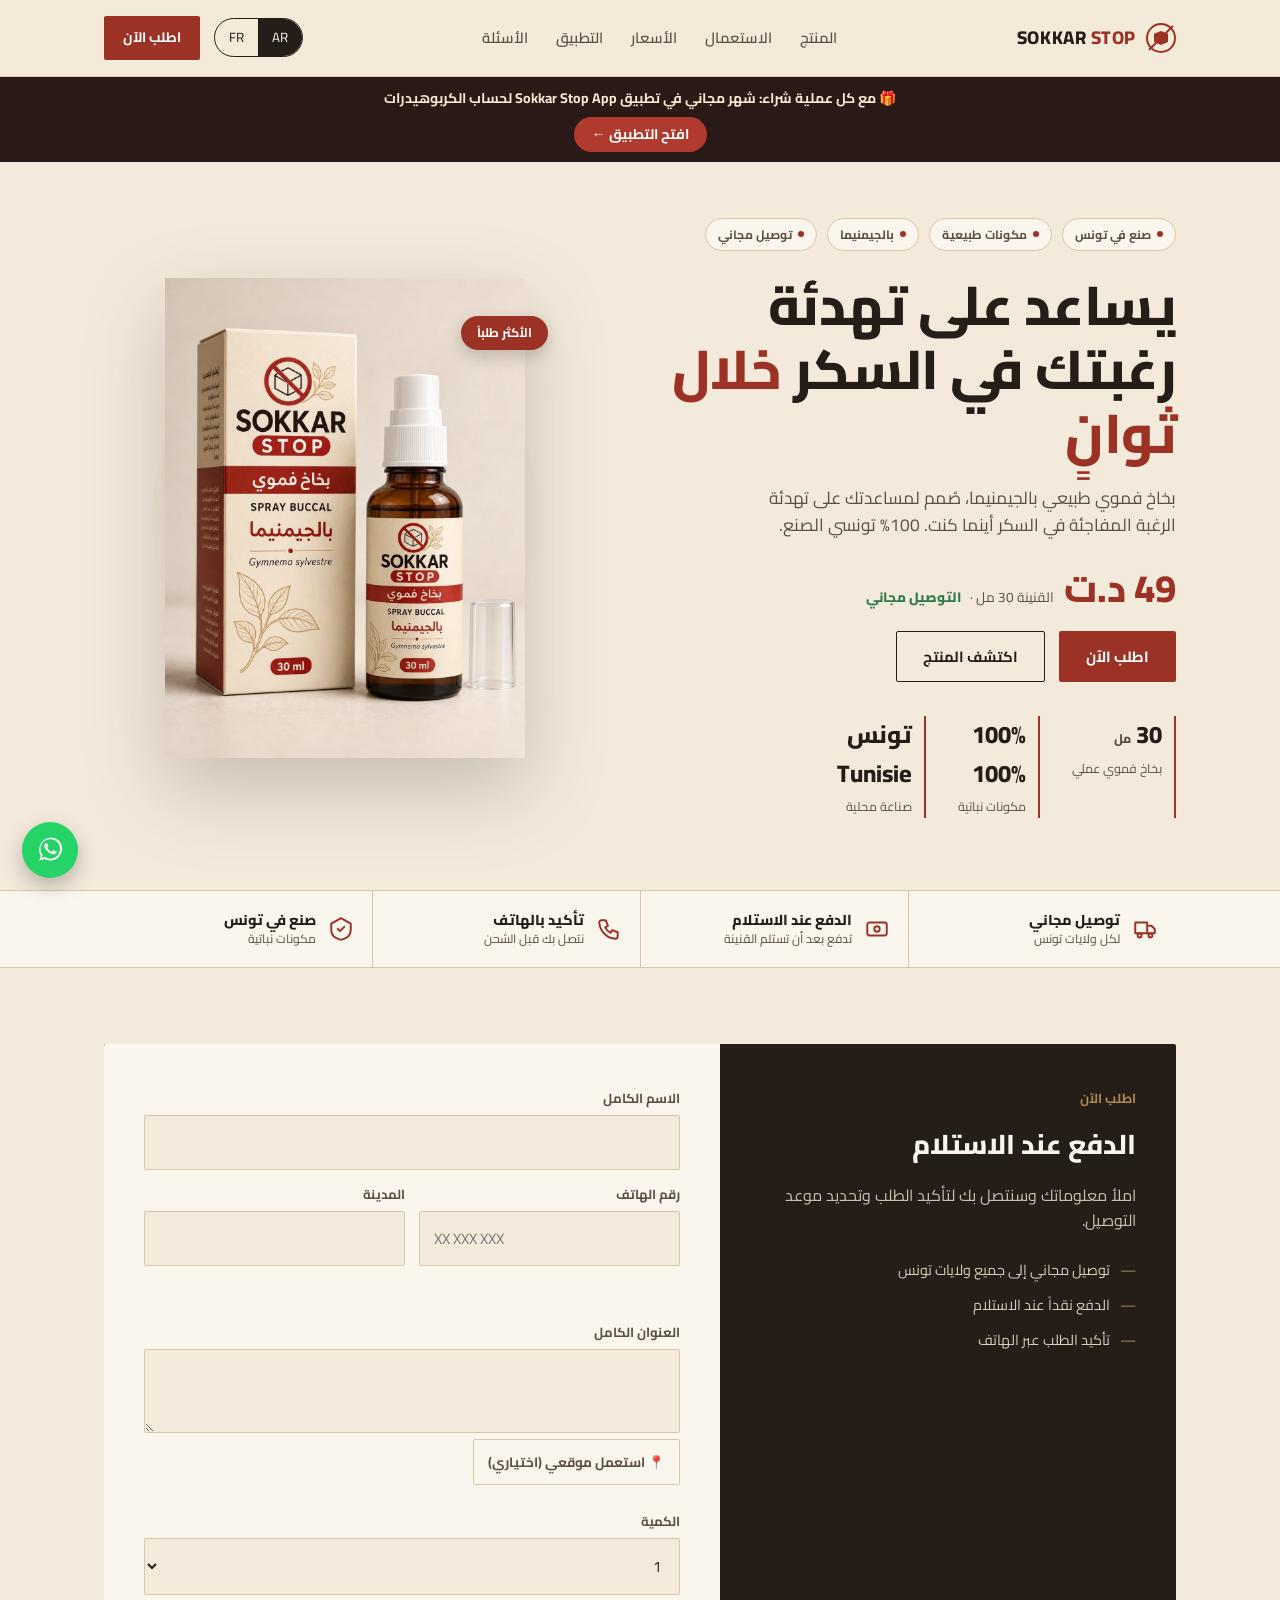
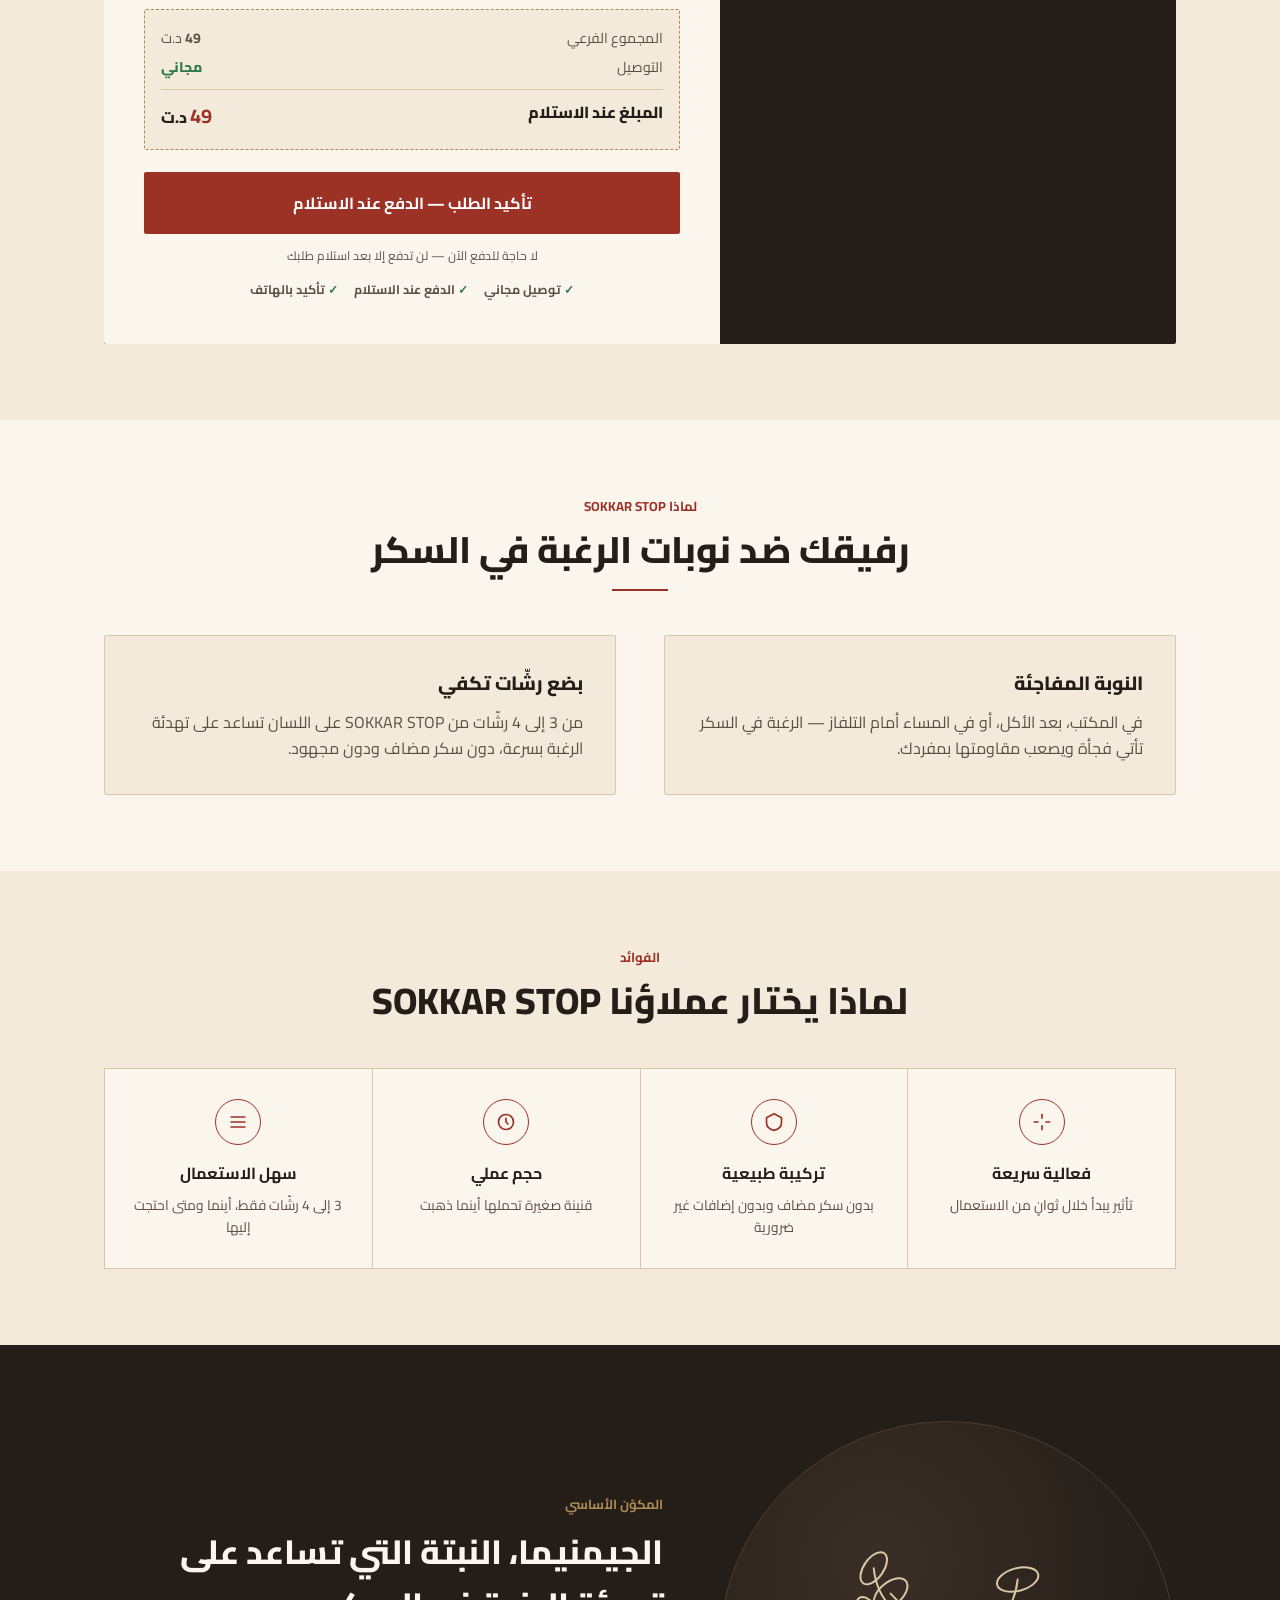
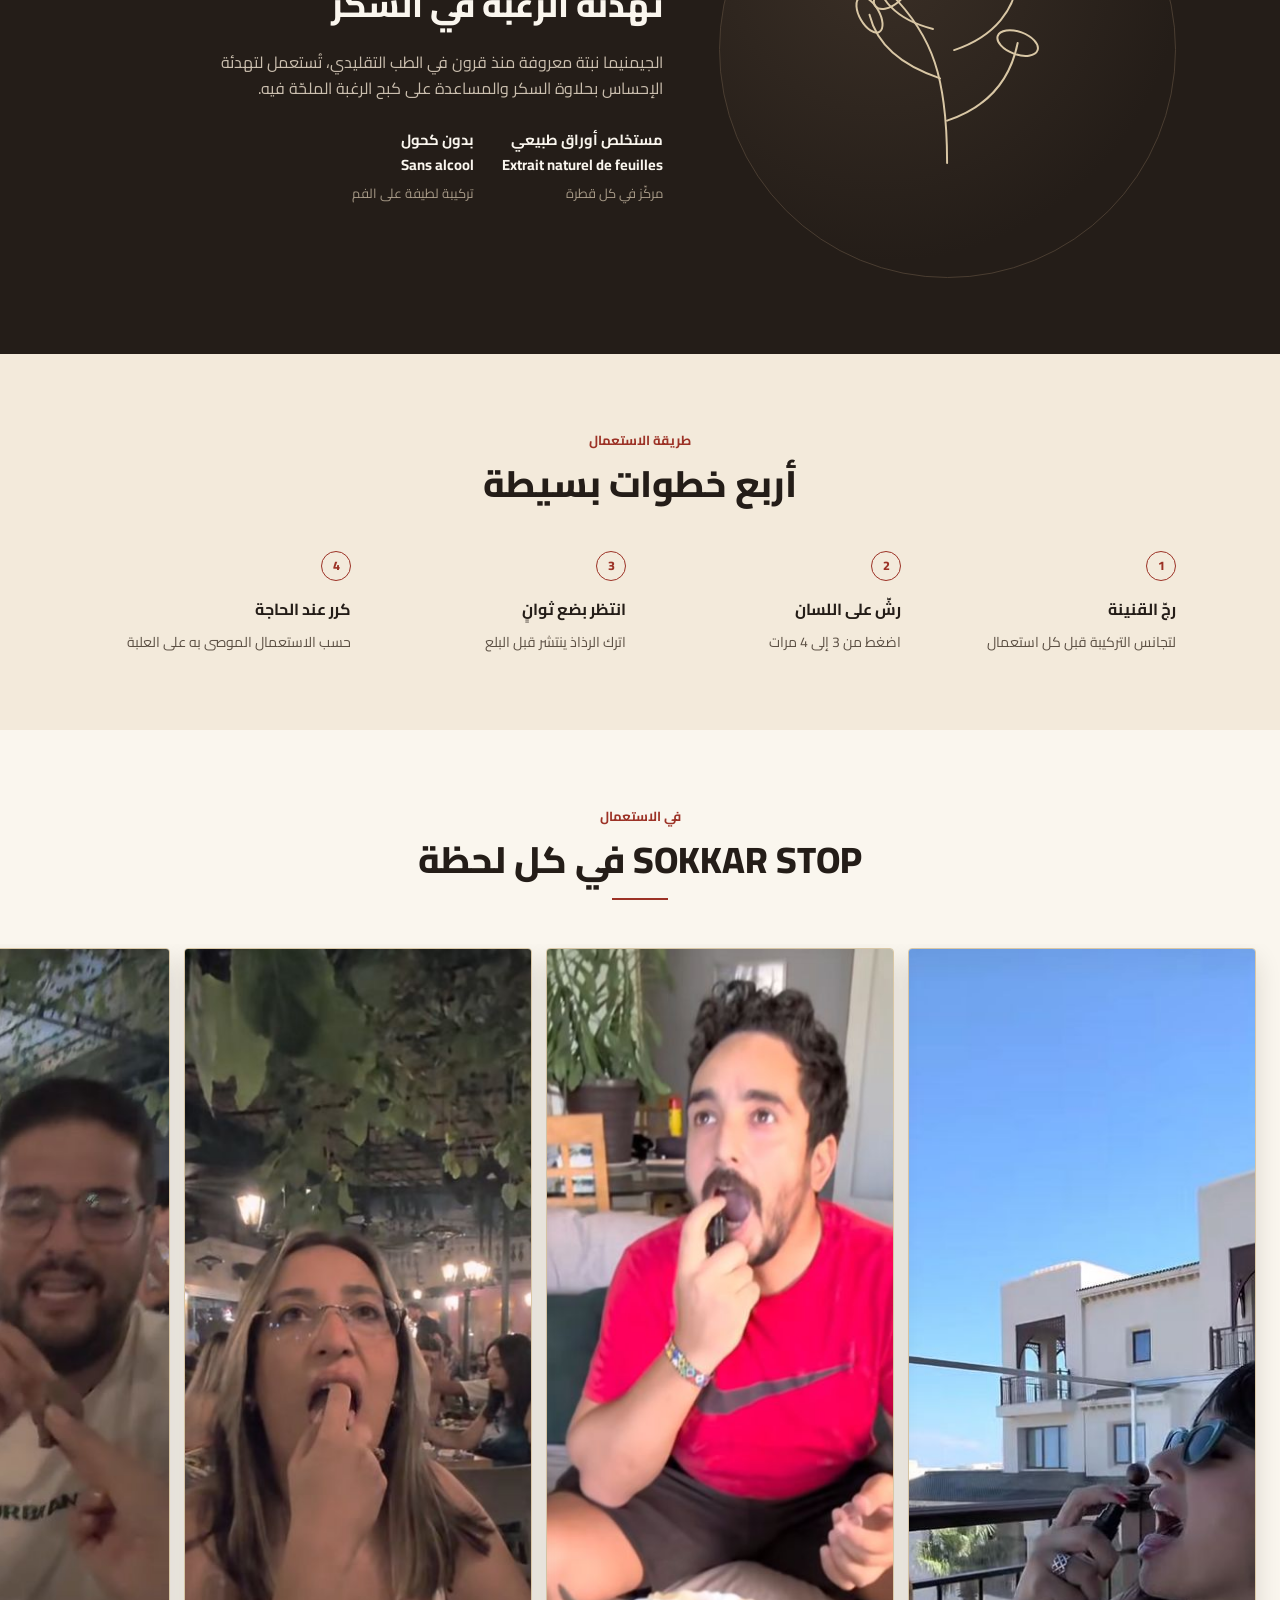
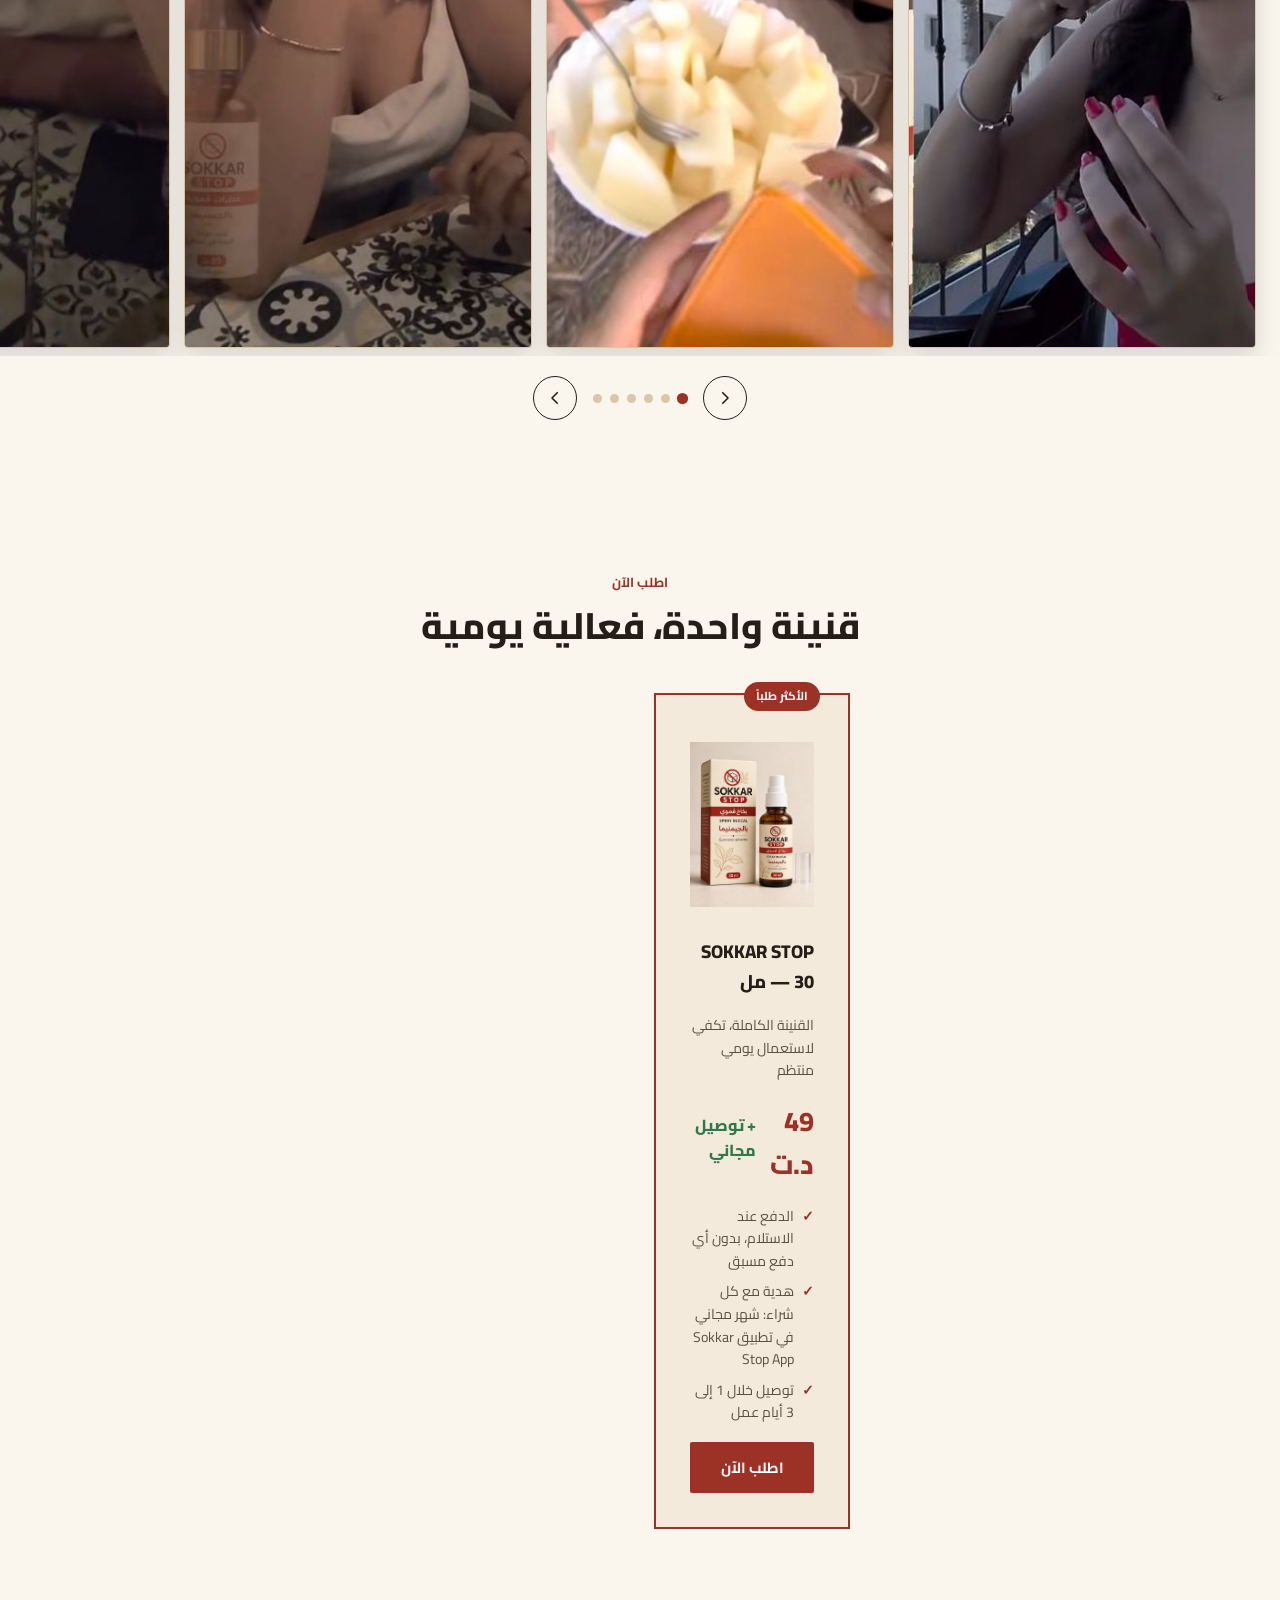
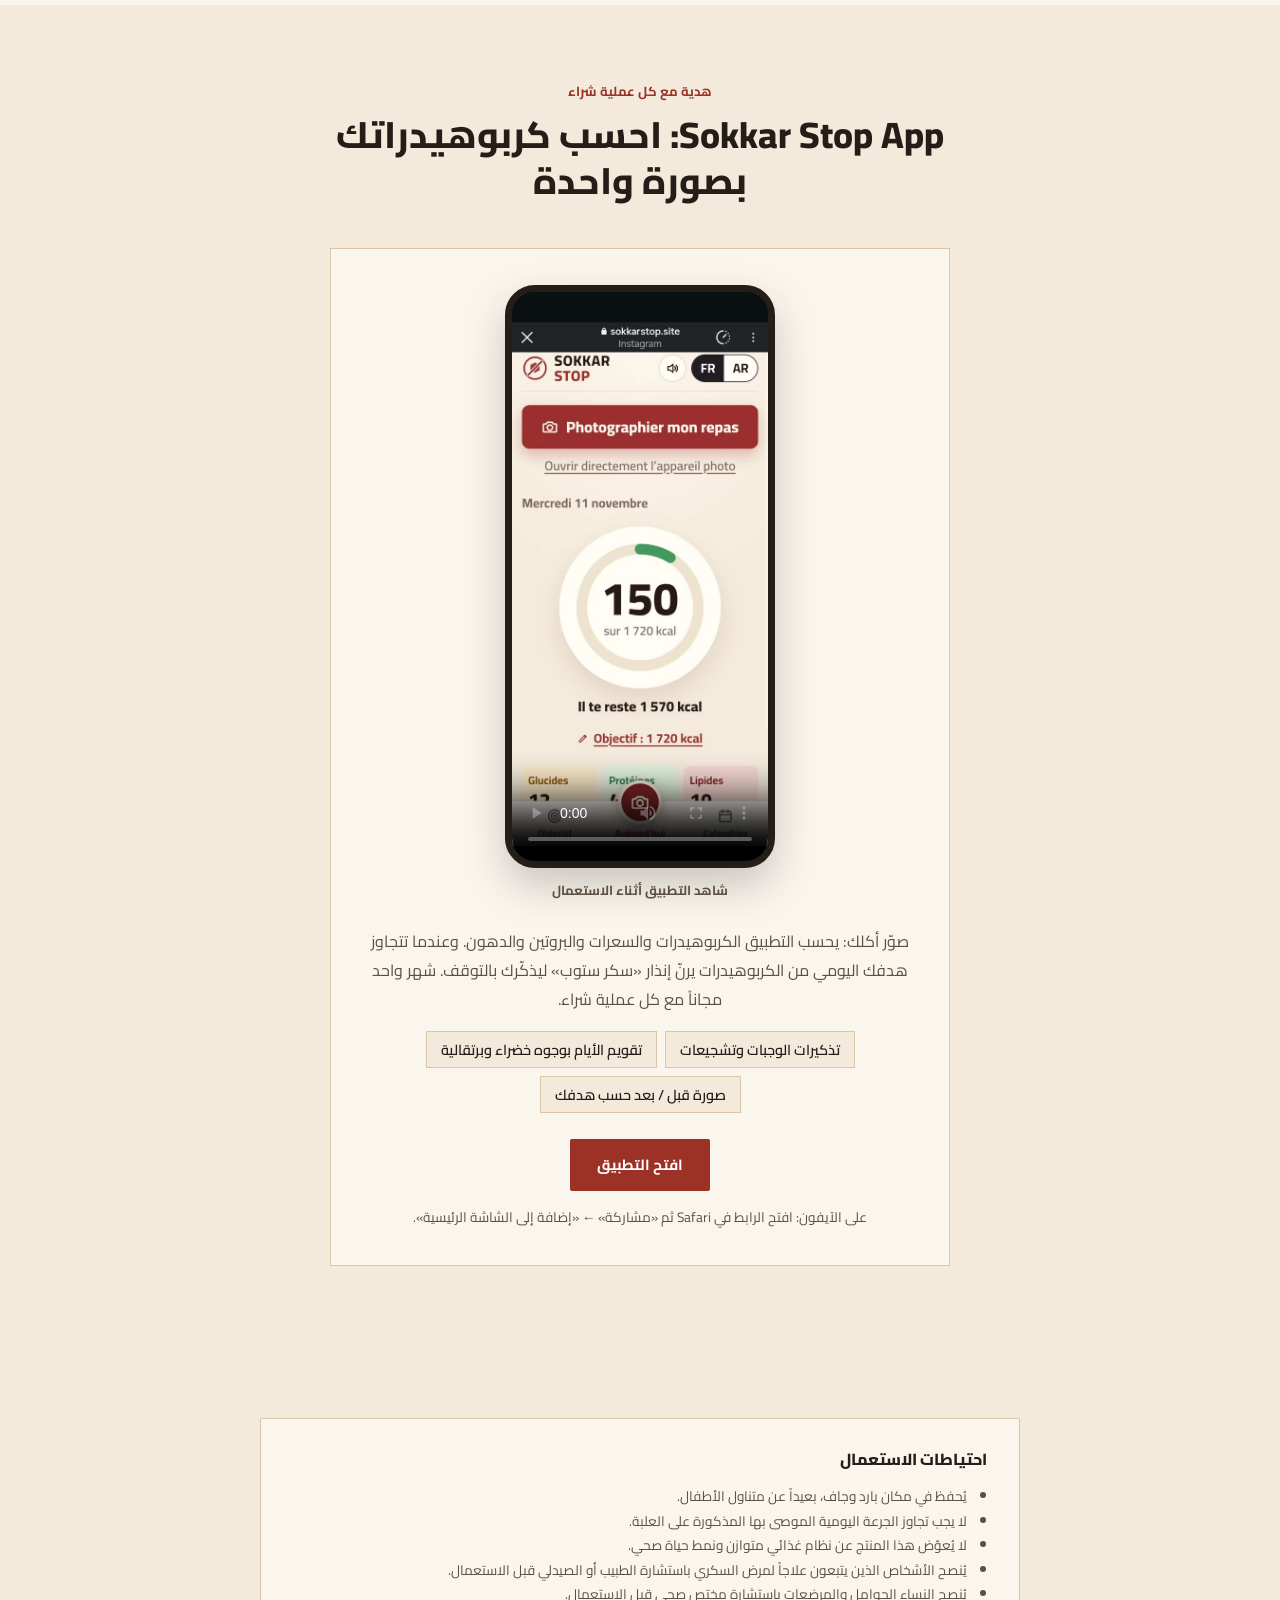
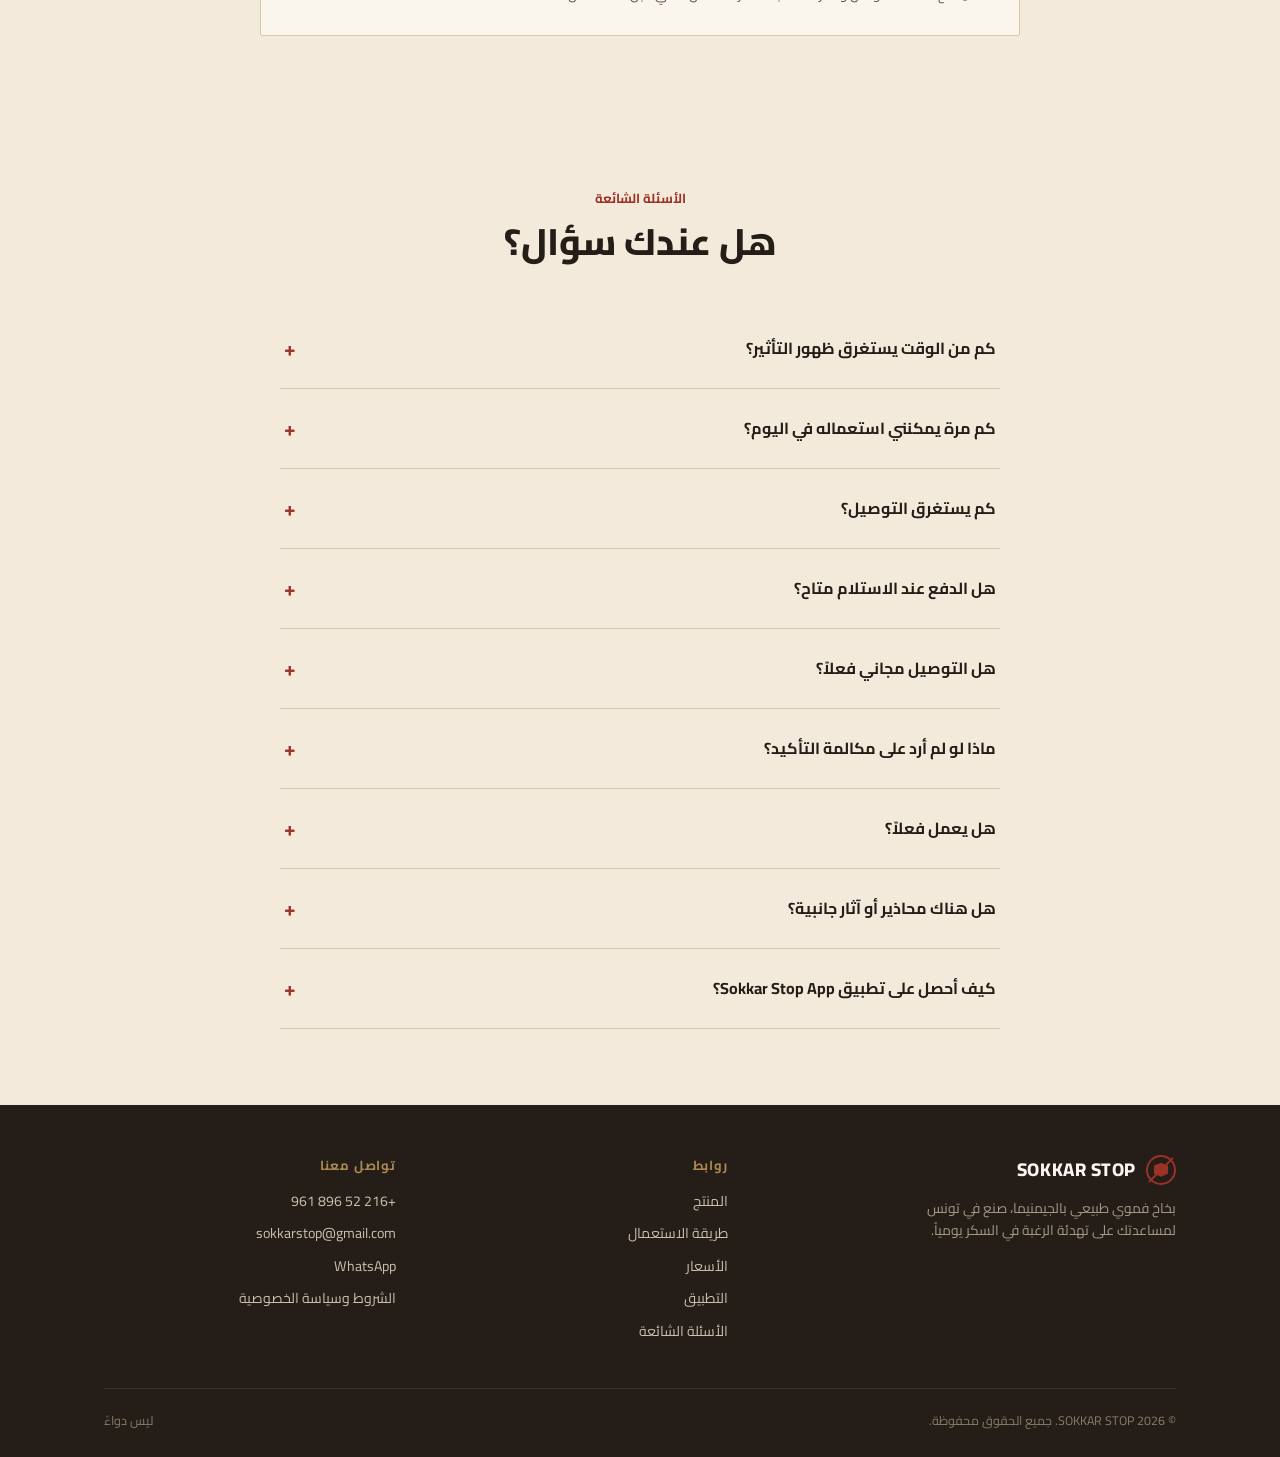
==== commit c10b840c: "Nav arabe plus courte (الاستعمال، الأسئلة) pour éviter le débordement Co-Authored-By: Claude Sonnet " ====
--- a/index.html
+++ b/index.html
@@ -31,7 +31,9 @@
   }
 
   *{box-sizing:border-box;}
-  html{scroll-behavior:smooth;}
+  html{scroll-behavior:smooth;overflow-x:hidden;max-width:100%;}
+  body{overflow-x:clip;max-width:100%;}
+  .hero-grid>*,.wrap>*,.header-inner>*{min-width:0;}
   html,body{margin:0;padding:0;}
   body{
     font-family:'Cairo',sans-serif;
@@ -197,7 +199,7 @@
   /* problem/solution */
   .problem{background:var(--cream-soft);}
   .problem-grid{
-    display:grid;grid-template-columns:1fr 1fr;gap:48px;align-items:center;
+    display:grid;grid-template-columns:minmax(0,1fr) minmax(0,1fr);gap:48px;align-items:center;
   }
   .problem-card{
     background:var(--cream);border:1px solid var(--line);border-radius:2px;padding:32px;
@@ -262,7 +264,7 @@
   /* products */
   .products{background:var(--cream-soft);}
   .products-grid{
-    display:grid;grid-template-columns:1fr 1fr;gap:28px;
+    display:grid;grid-template-columns:minmax(0,1fr) minmax(0,1fr);gap:28px;
   }
   .product-card{
     background:var(--cream);border:1px solid var(--line);
@@ -306,7 +308,7 @@
   .order-info li::before{content:"—";color:var(--gold);flex-shrink:0;}
 
   .order-form{background:var(--cream-soft);padding:44px 40px;}
-  .form-row{display:grid;grid-template-columns:1fr 1fr;gap:14px;margin-bottom:14px;}
+  .form-row{display:grid;grid-template-columns:minmax(0,1fr) minmax(0,1fr);gap:14px;margin-bottom:14px;}
   .field{display:flex;flex-direction:column;gap:6px;margin-bottom:14px;}
   .field label{font-size:0.82rem;font-weight:700;color:var(--ink-soft);}
   .field input,.field select,.field textarea{
@@ -398,24 +400,24 @@
   @media (max-width:920px){
     nav.primary{display:none;}
     .menu-toggle{display:block;}
-    .hero-grid{grid-template-columns:1fr;}
+    .hero-grid{grid-template-columns:minmax(0,1fr);}
     .hero-visual{order:-1;}
     .hero-visual img{max-height:300px;}
-    .problem-grid{grid-template-columns:1fr;}
+    .problem-grid{grid-template-columns:minmax(0,1fr);}
     .benefits-grid{grid-template-columns:repeat(2,1fr);}
-    .ingredient .wrap{grid-template-columns:1fr;}
+    .ingredient .wrap{grid-template-columns:minmax(0,1fr);}
     .ingredient-visual{max-width:260px;margin:0 auto;}
     .steps{grid-template-columns:repeat(2,1fr);}
-    .products-grid{grid-template-columns:1fr;}
-    .order-panel{grid-template-columns:1fr;}
+    .products-grid{grid-template-columns:minmax(0,1fr);}
+    .order-panel{grid-template-columns:minmax(0,1fr);}
     .order-info{display:none;}
     .order{scroll-margin-top:150px;}
-    .form-row{grid-template-columns:1fr;}
-    .footer-grid{grid-template-columns:1fr;}
+    .form-row{grid-template-columns:minmax(0,1fr);}
+    .footer-grid{grid-template-columns:minmax(0,1fr);}
   }
   @media (max-width:520px){
-    .benefits-grid{grid-template-columns:1fr;}
-    .steps{grid-template-columns:1fr;}
+    .benefits-grid{grid-template-columns:minmax(0,1fr);}
+    .steps{grid-template-columns:minmax(0,1fr);}
     .hero-stats{gap:22px;}
   }
 
@@ -519,27 +521,26 @@
     .header-inner{padding:10px 16px;gap:10px;}
     .header-actions{gap:10px;}
     .header-actions > .btn{display:none;}
-    .menu-toggle{display:flex;}
+    .menu-toggle{display:none !important;}
+    .header-inner{flex-wrap:wrap;}
     nav.primary{
-      display:none;position:absolute;top:100%;inset-inline:0;
-      flex-direction:column;align-items:stretch;gap:0;
-      background:var(--cream-soft);border-bottom:1px solid var(--line);
-      box-shadow:0 16px 28px rgba(36,29,24,0.14);
-      padding:6px 16px 18px;max-height:calc(100vh - 64px);overflow-y:auto;
+      display:flex;order:3;flex:0 0 100%;position:static;
+      flex-direction:row;align-items:stretch;justify-content:center;gap:0;
+      overflow:visible;white-space:nowrap;
+      margin:0;padding:0;border-top:1px solid var(--line);
+      min-width:0;width:100%;max-width:100%;box-sizing:border-box;
     }
-    header.menu-open nav.primary{display:flex;}
     nav.primary a{
-      display:block;padding:15px 4px;font-size:1.02rem;color:var(--ink);
-      border-bottom:1px solid var(--line);
+      display:block;flex:1 1 auto;min-width:0;text-align:center;
+      padding:12px 4px 11px;font-size:clamp(0.66rem,3.2vw,0.9rem);font-weight:700;letter-spacing:.01em;
+      color:var(--ink);border:none;border-radius:0;background:transparent;
+      border-bottom:2px solid transparent;overflow:hidden;
     }
+    nav.primary a:active,nav.primary a:hover{color:var(--terracotta);border-bottom-color:var(--terracotta);}
     html[dir="rtl"] nav.primary a[data-lang="fr"],
     html[dir="ltr"] nav.primary a[data-lang="ar"]{display:none;}
-    nav.primary a.nav-cta{
-      display:flex !important;justify-content:center;margin-top:16px;border:none;
-      color:#fff;padding:14px;
-    }
-    html[dir="rtl"] nav.primary a.nav-cta[data-lang="fr"],
-    html[dir="ltr"] nav.primary a.nav-cta[data-lang="ar"]{display:none !important;}
+    nav.primary a.nav-cta{display:none !important;}
+    section[id]{scroll-margin-top:112px;}
     .logo{font-size:1rem;}
     .trust-grid{grid-template-columns:repeat(2,1fr);}
     .trust-item{padding:16px 12px;border-bottom:1px solid var(--line);}
@@ -589,10 +590,10 @@
     </a>
     <nav class="primary" id="mainNav">
       <a href="#product" data-lang="ar">المنتج</a><a href="#product" data-lang="fr">Le produit</a>
-      <a href="#usage" data-lang="ar">طريقة الاستعمال</a><a href="#usage" data-lang="fr">Utilisation</a>
+      <a href="#usage" data-lang="ar">الاستعمال</a><a href="#usage" data-lang="fr">Utilisation</a>
       <a href="#shop" data-lang="ar">الأسعار</a><a href="#shop" data-lang="fr">Tarifs</a>
       <a href="#appli" data-lang="ar">التطبيق</a><a href="#appli" data-lang="fr">L'appli</a>
-      <a href="#faq" data-lang="ar">الأسئلة الشائعة</a><a href="#faq" data-lang="fr">FAQ</a>
+      <a href="#faq" data-lang="ar">الأسئلة</a><a href="#faq" data-lang="fr">FAQ</a>
       <a href="#order" class="btn btn-primary nav-cta" data-lang="ar">اطلب الآن — توصيل مجاني</a><a href="#order" class="btn btn-primary nav-cta" data-lang="fr">Commander — livraison gratuite</a>
     </nav>
     <div class="header-actions">
@@ -1211,12 +1212,7 @@
   document.addEventListener('click', e=>{ if(!headerEl.contains(e.target)) setMenu(false); });
   window.addEventListener('resize', ()=>{ if(window.innerWidth>920) setMenu(false); });
 
-  // ---- barre collante : cachée quand le formulaire est visible ----
-  const sticky = document.getElementById('stickyCta');
-  const orderSec = document.getElementById('order');
-  if('IntersectionObserver' in window){
-    new IntersectionObserver(es=> sticky.classList.toggle('hide', es[0].isIntersecting), {threshold:0.15}).observe(orderSec);
-  }
+  // ---- barre collante : toujours visible sur mobile ----
 
   // ---- total dynamique (livraison gratuite) ----
   const UNIT_PRICE = 49;
@@ -1353,6 +1349,7 @@
       qty: data.get('qty'),
       delivery: 'gratuite',
       ref: getRef(),
+      lang: html.getAttribute('lang') === 'ar' ? 'ar' : 'fr',
       total: calcTotal(data.get('qty'))
     };
 
